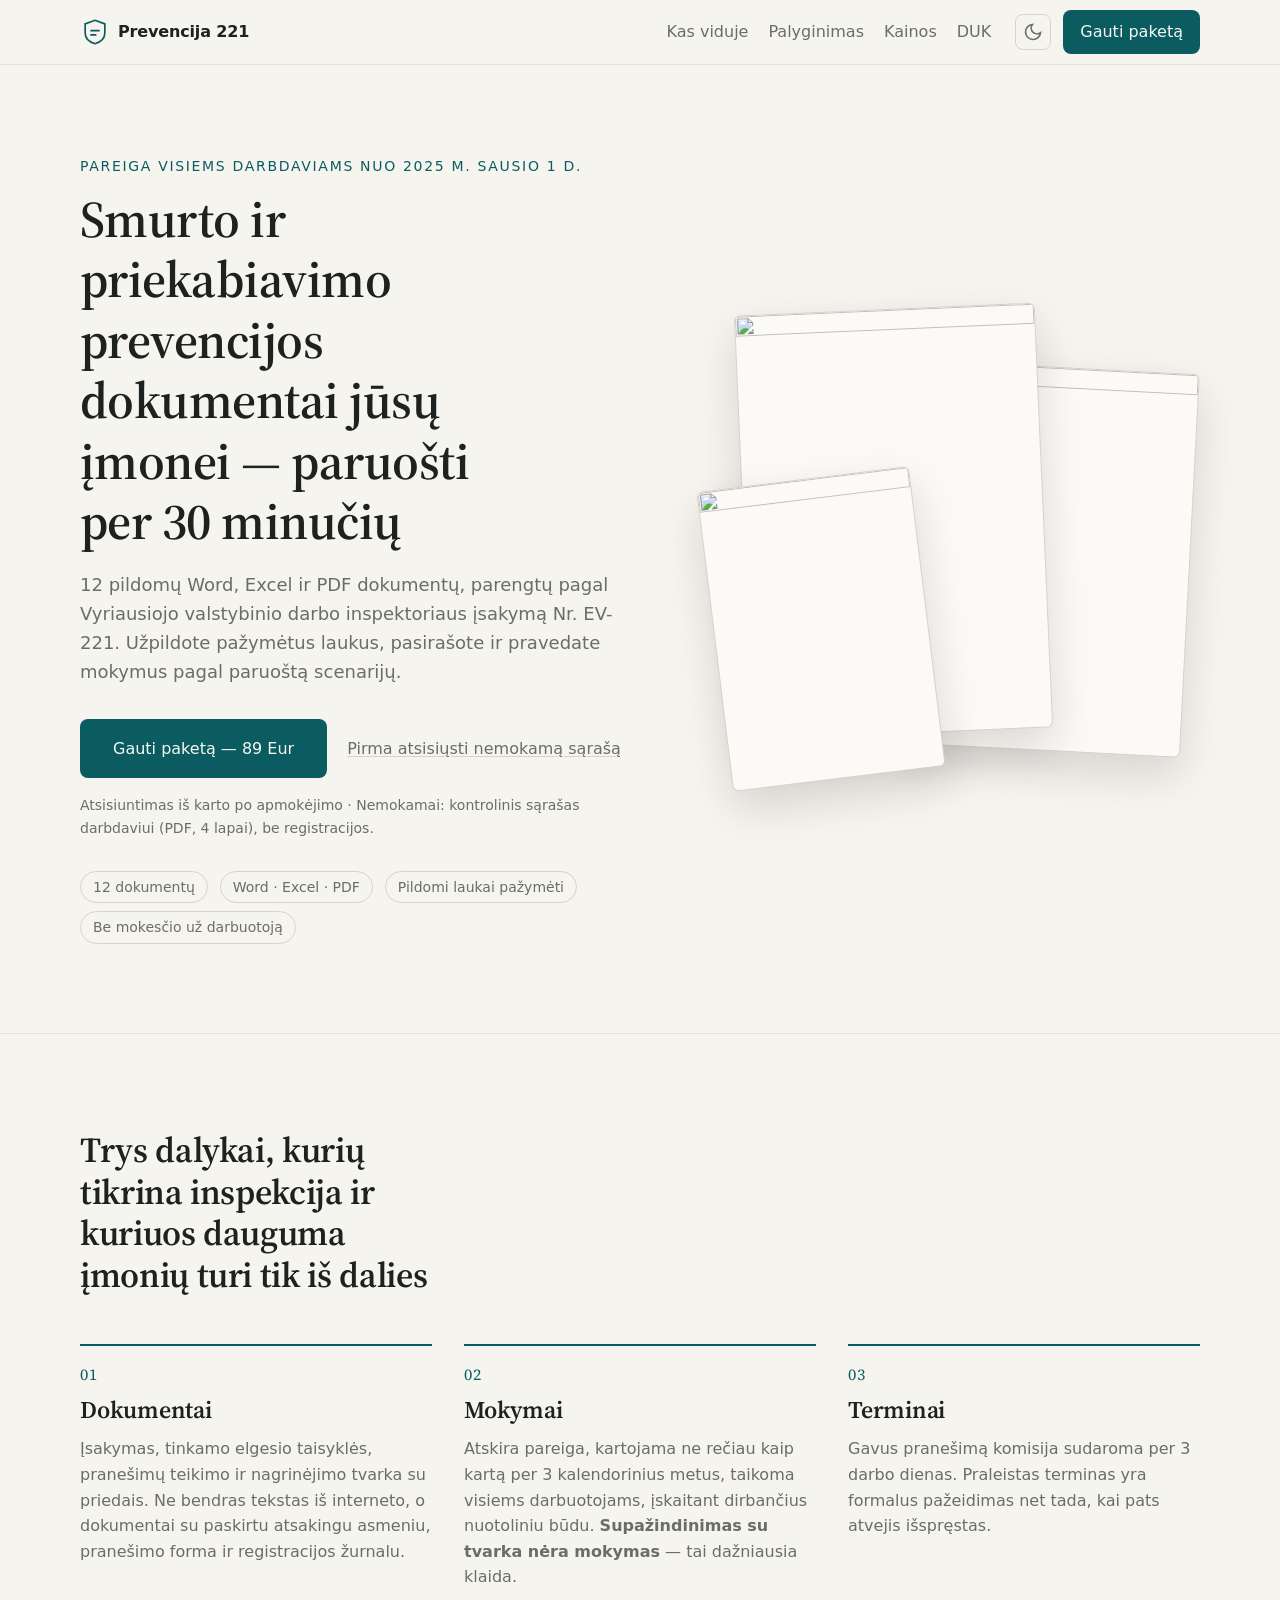
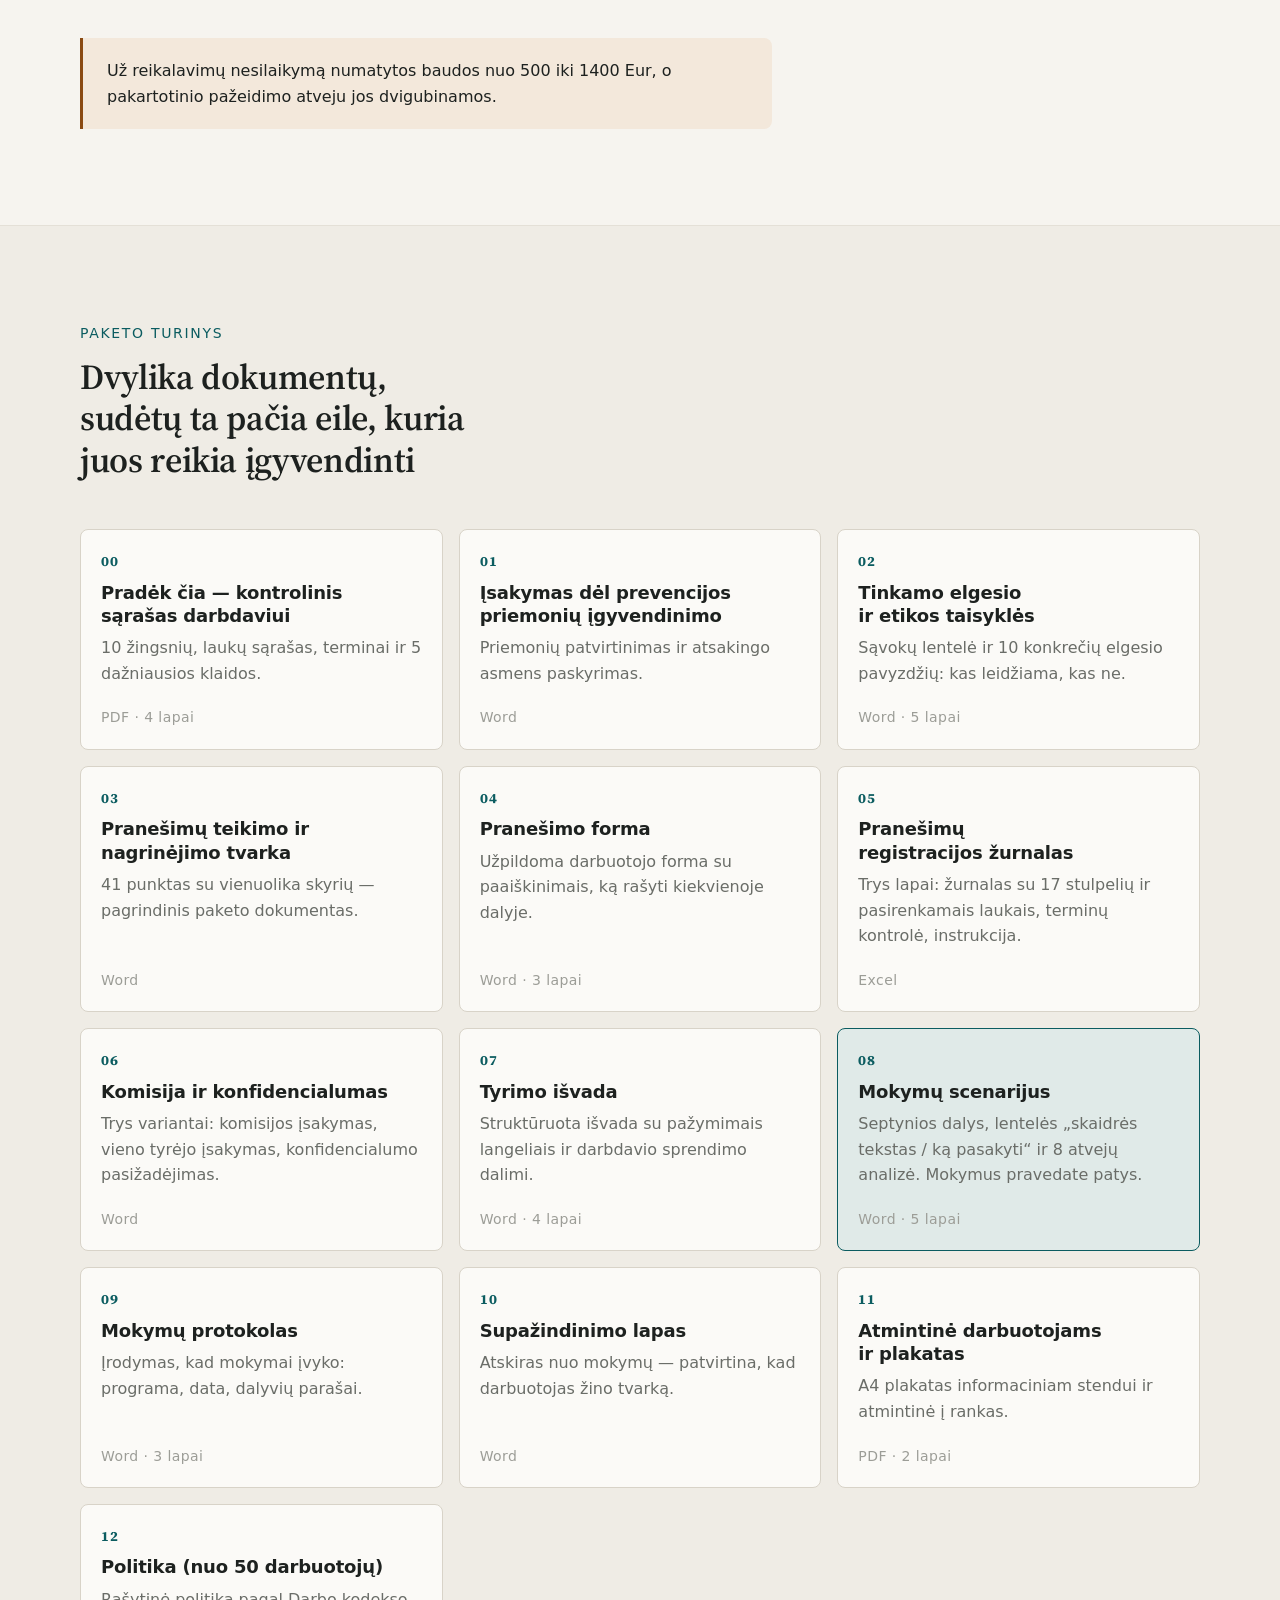
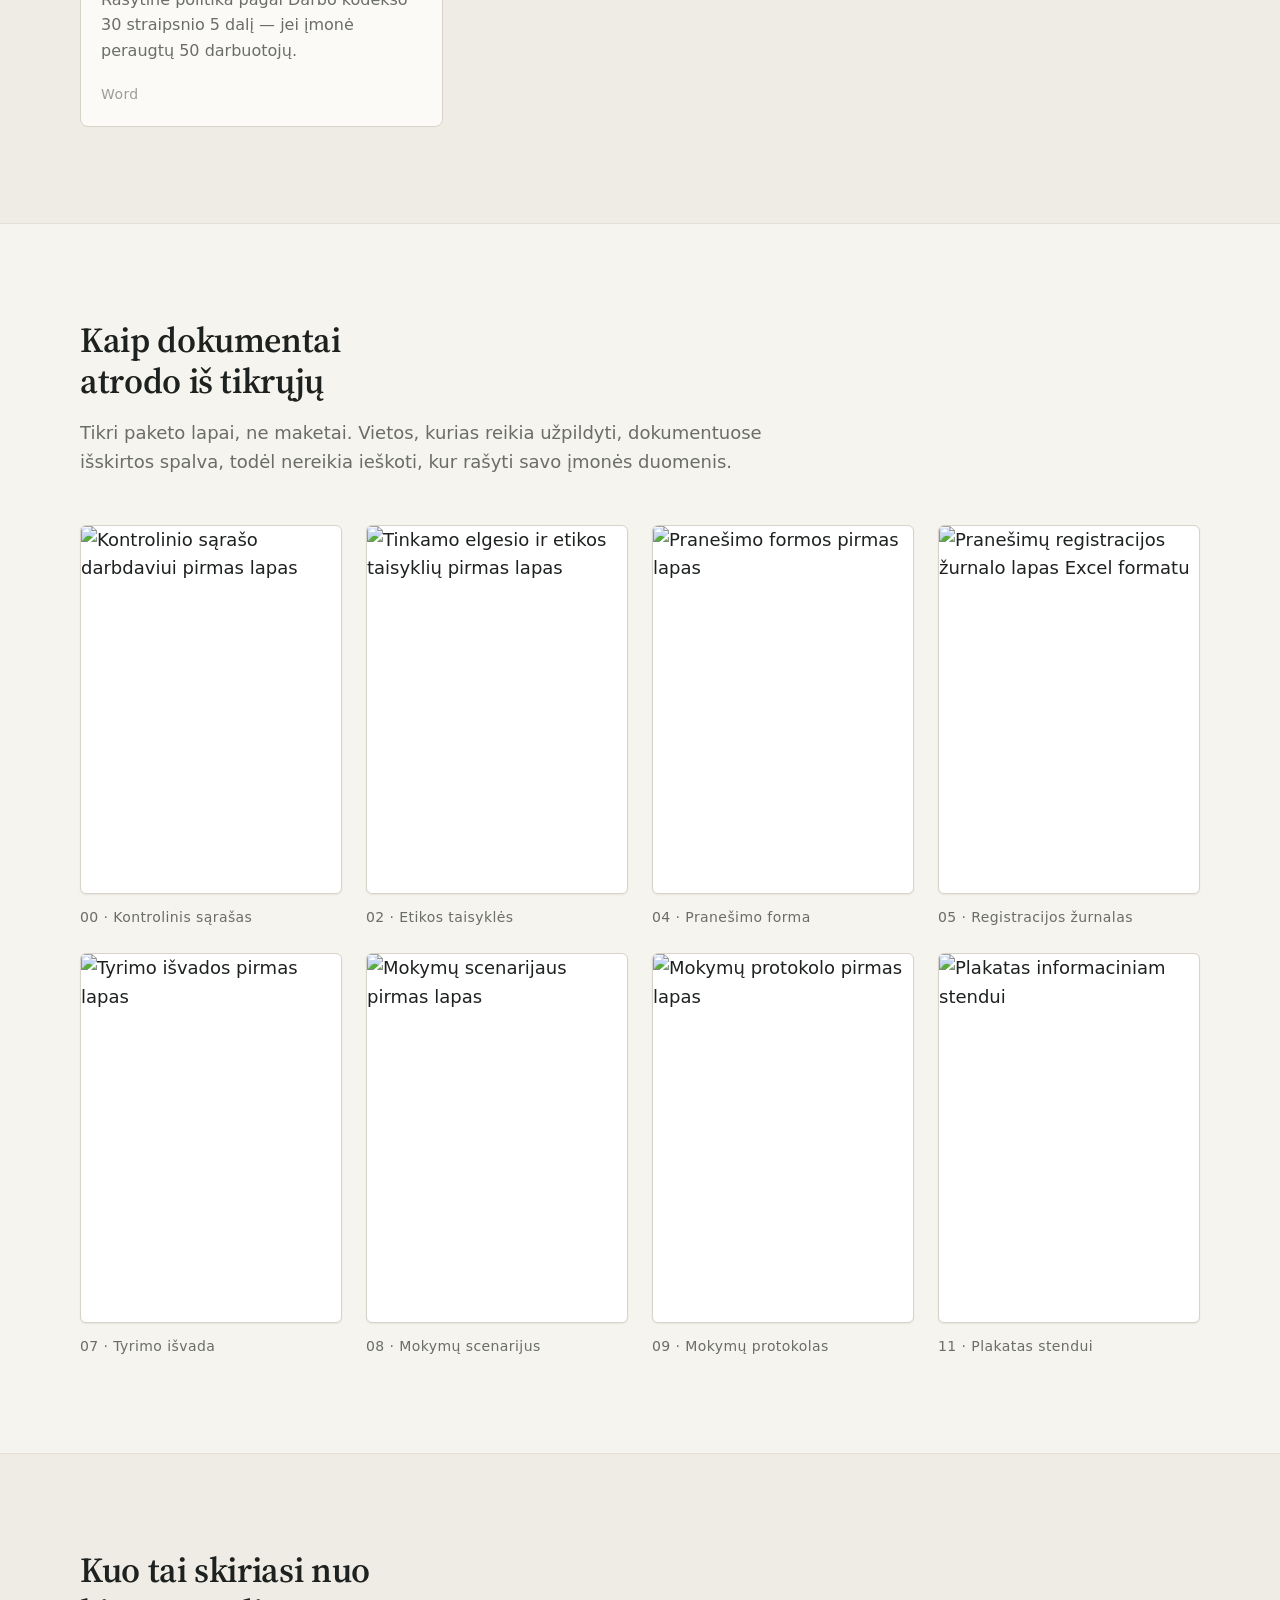
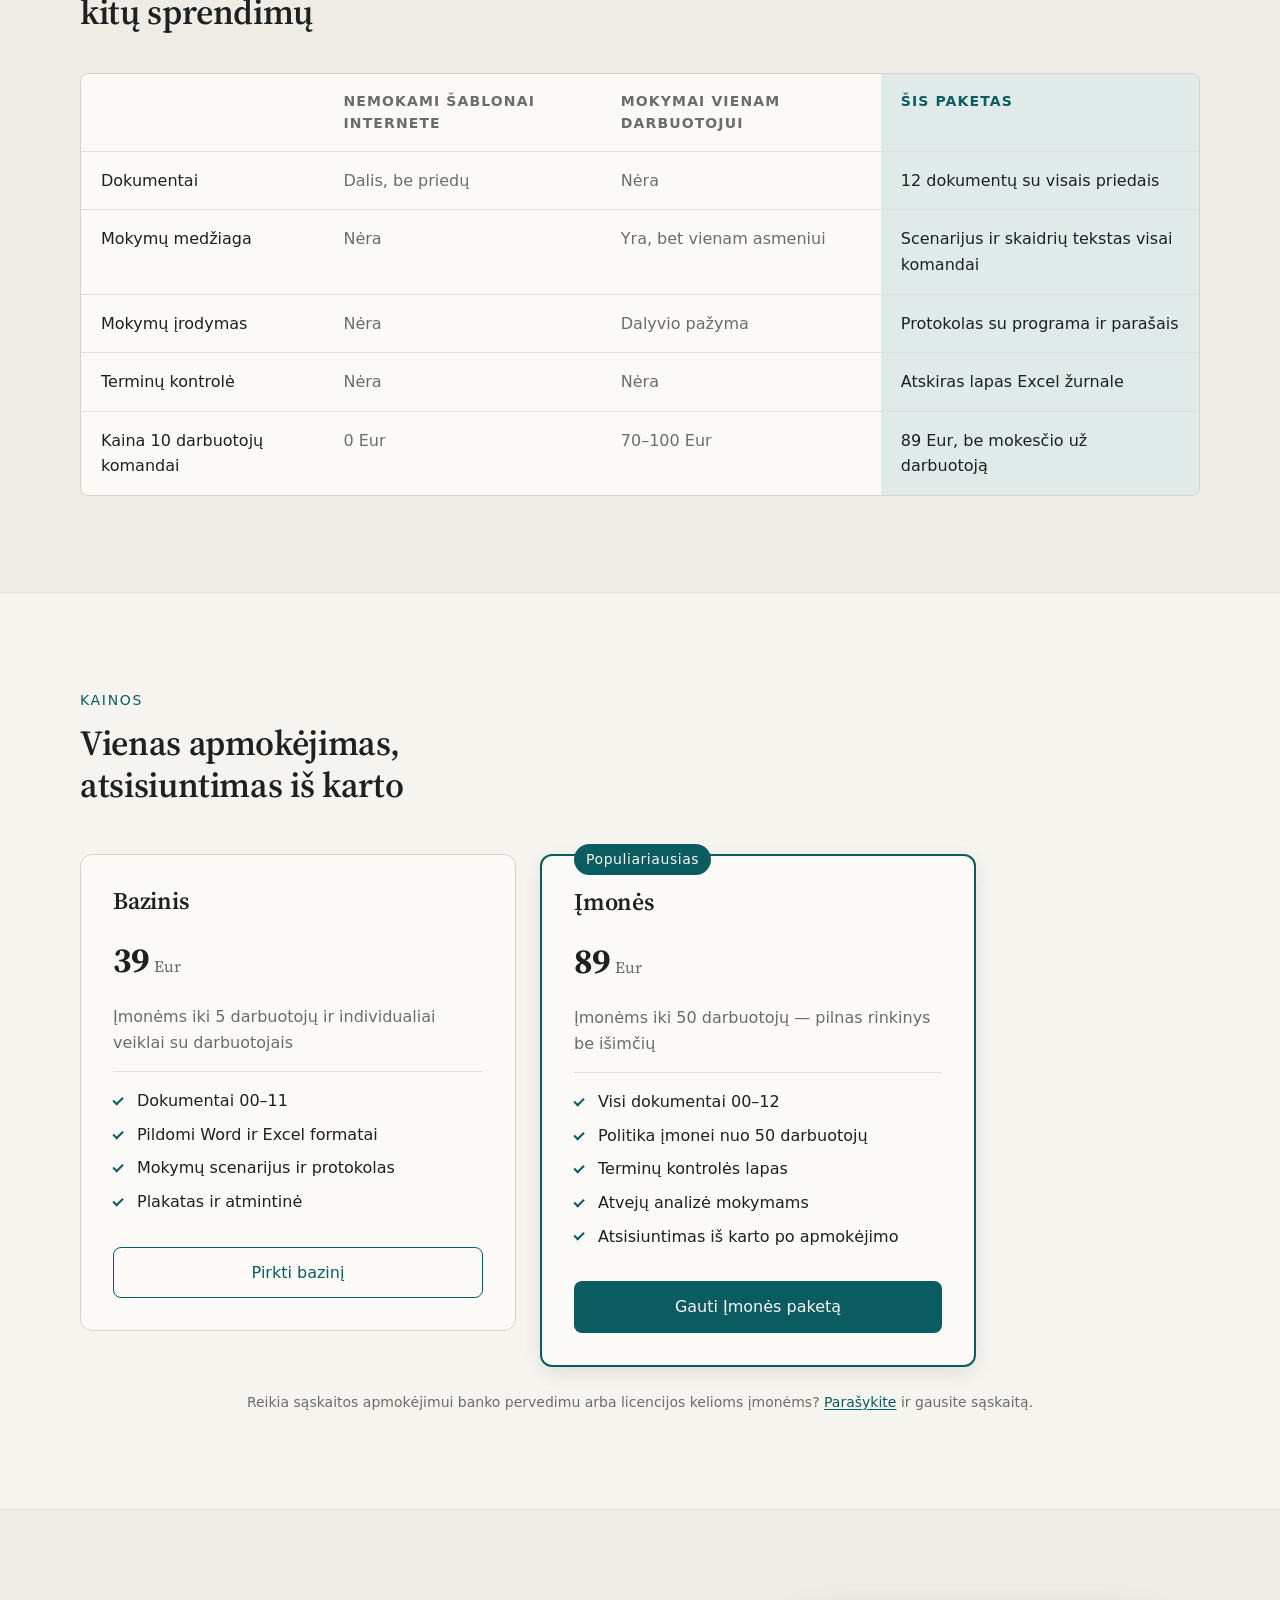
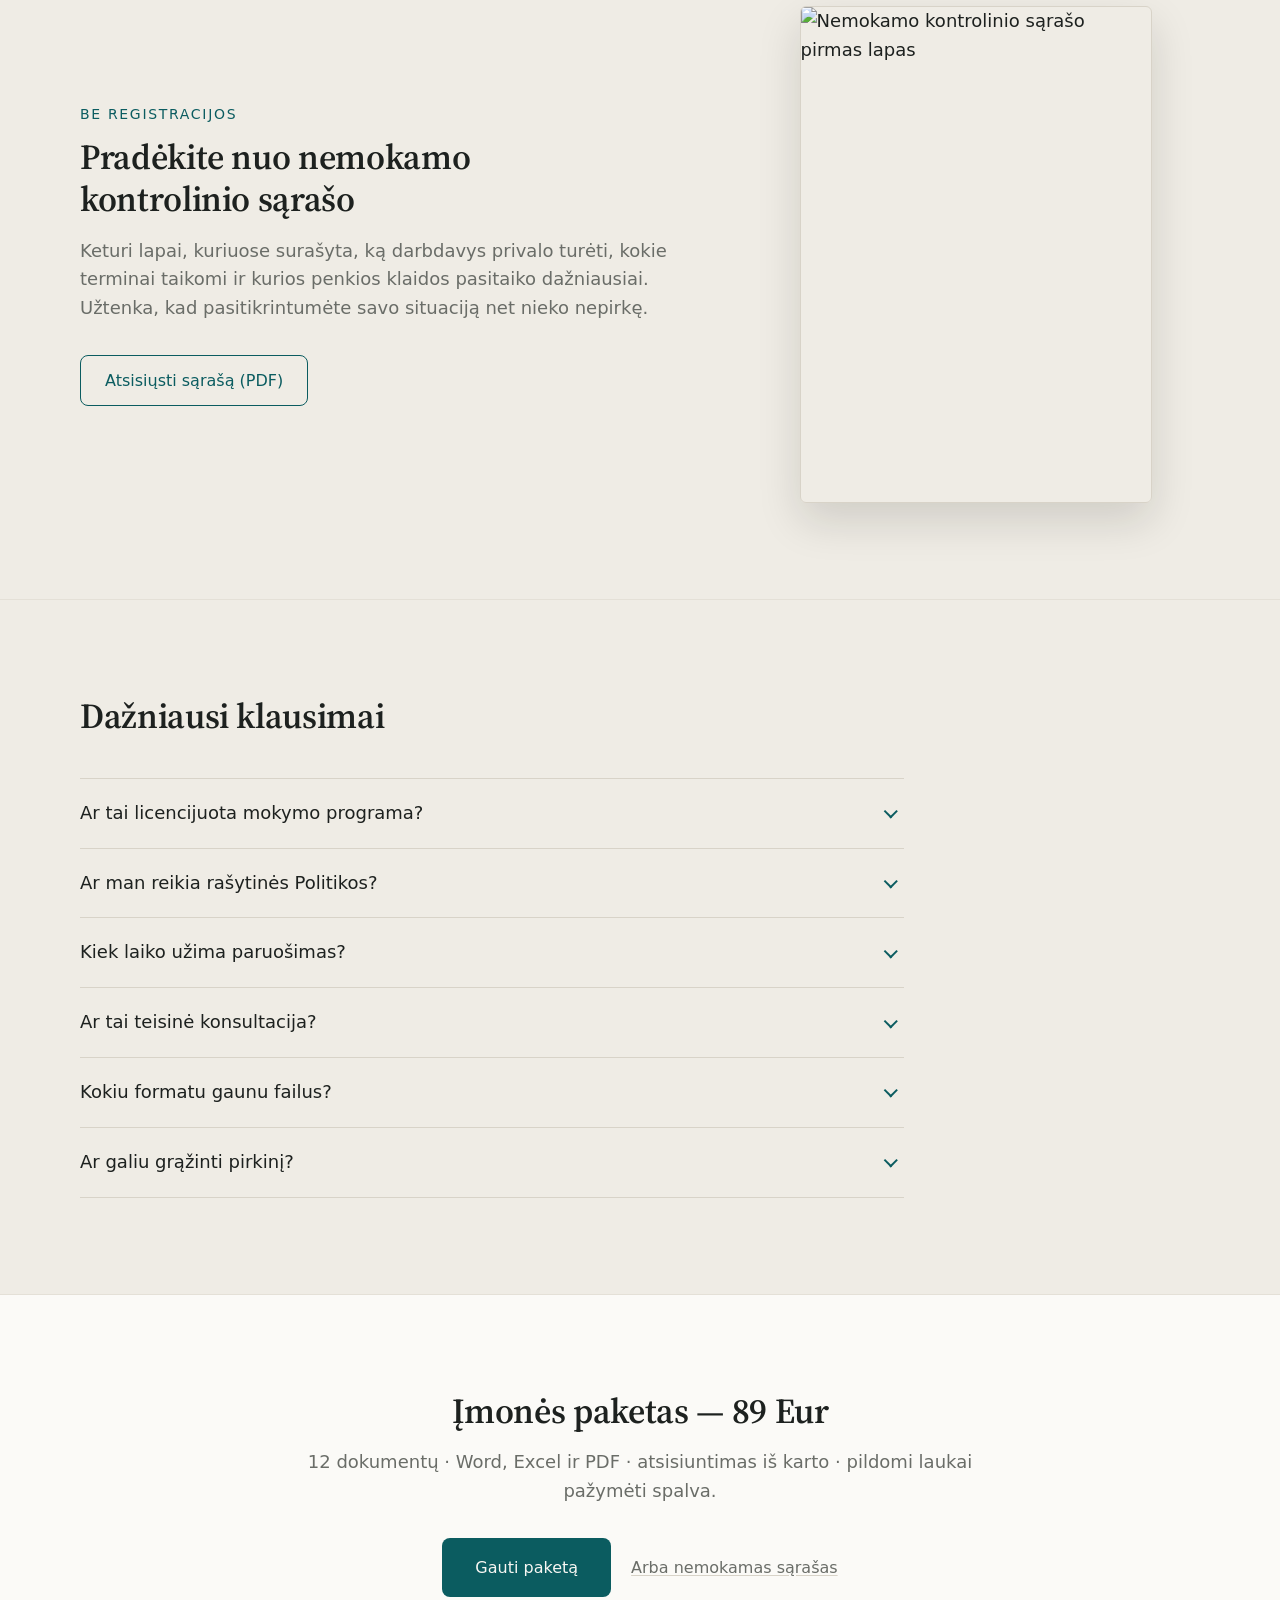
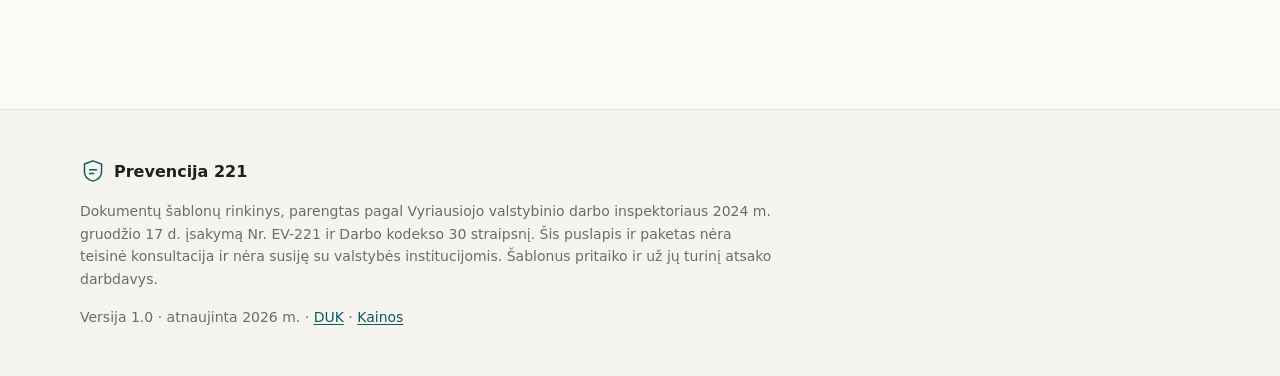
==== index.html @ 81931a35 "Add files via upload" ====
<!doctype html>
<html lang="lt" data-theme="light">
<head>
<meta charset="utf-8">
<meta name="viewport" content="width=device-width, initial-scale=1">
<title>Smurto ir priekabiavimo prevencijos dokumentai įmonei | Prevencija 221</title>
<meta name="description" content="12 pildomų Word, Excel ir PDF dokumentų, parengtų pagal VDI įsakymą Nr. EV-221. Įsakymas, etikos taisyklės, pranešimų tvarka, registracijos žurnalas ir mokymų scenarijus. Atsisiuntimas iš karto.">
<link rel="icon" href="data:image/svg+xml,%3Csvg xmlns='http://www.w3.org/2000/svg' viewBox='0 0 32 32'%3E%3Crect width='32' height='32' rx='6' fill='%230B5C60'/%3E%3Cpath d='M16 6l8 3v8c0 5-3.4 7.8-8 9-4.6-1.2-8-4-8-9V9l8-3z' fill='none' stroke='%23F6F4EF' stroke-width='2'/%3E%3Cpath d='M12 15h8M12 19h5' stroke='%23F6F4EF' stroke-width='2'/%3E%3C/svg%3E">
<link href="https://api.fontshare.com/v2/css?f[]=satoshi@400,500,700&display=swap" rel="stylesheet">
<link rel="preconnect" href="https://fonts.googleapis.com">
<link rel="preconnect" href="https://fonts.gstatic.com" crossorigin>
<link href="https://fonts.googleapis.com/css2?family=Source+Serif+4:opsz,wght@8..60,400;8..60,600;8..60,700&display=swap" rel="stylesheet">
<link rel="stylesheet" href="style.css">
<!-- Payhip mokėjimo langas at(si)daromas ant šio puslapio -->
</head>
<body>

<a class="skip" href="#turinys">Pereiti prie turinio</a>

<header class="site-head">
  <div class="wrap head-in">
    <a class="brand" href="#turinys" aria-label="Prevencija 221 – pradžia">
      <svg class="mark" viewBox="0 0 32 32" width="30" height="30" fill="none" aria-hidden="true">
        <path d="M16 3.5l10.5 3.9v9.4c0 6.2-4.2 9.9-10.5 11.7C9.7 26.7 5.5 23 5.5 16.8V7.4L16 3.5z" stroke="currentColor" stroke-width="1.8"/>
        <path d="M11 14.5h10M11 19h6.5" stroke="currentColor" stroke-width="1.8"/>
      </svg>
      <span class="brand-txt">Prevencija&nbsp;221</span>
    </a>
    <nav class="nav" aria-label="Puslapio skyriai">
      <a href="#viduje">Kas viduje</a>
      <a href="#palyginimas">Palyginimas</a>
      <a href="#kainos">Kainos</a>
      <a href="#duk">DUK</a>
    </nav>
    <div class="head-act">
      <button class="icon-btn" data-theme-toggle aria-label="Perjungti į tamsų režimą">
        <svg width="20" height="20" viewBox="0 0 24 24" fill="none" stroke="currentColor" stroke-width="2"><path d="M21 12.79A9 9 0 1 1 11.21 3 7 7 0 0 0 21 12.79z"/></svg>
      </button>
      <a class="btn btn-sm" href="#kainos">Gauti paketą</a>
    </div>
  </div>
</header>

<main id="turinys">

  <!-- HERO -->
  <section class="hero">
    <div class="wrap hero-in">
      <div class="hero-copy">
        <p class="eyebrow">Pareiga visiems darbdaviams nuo 2025 m. sausio 1 d.</p>
        <h1>Smurto ir priekabiavimo prevencijos dokumentai jūsų įmonei&nbsp;— paruošti per 30 minučių</h1>
        <p class="lede">12 pildomų Word, Excel ir PDF dokumentų, parengtų pagal Vyriausiojo valstybinio darbo inspektoriaus įsakymą Nr.&nbsp;EV-221. Užpildote pažymėtus laukus, pasirašote ir pravedate mokymus pagal paruoštą scenarijų.</p>
        <div class="cta-row">
          <a class="btn btn-lg" href="https://payhip.com/b/EOrSZ" target="_blank" rel="noopener" data-buy="imones">Gauti paketą — 89&nbsp;Eur</a>
          <a class="btn-ghost" href="#nemokamai">Pirma atsisiųsti nemokamą sąrašą</a>
        </div>
        <p class="micro">Atsisiuntimas iš karto po apmokėjimo · Nemokamai: kontrolinis sąrašas darbdaviui (PDF, 4 lapai), be registracijos.</p>
        <ul class="trust">
          <li>12 dokumentų</li>
          <li>Word · Excel · PDF</li>
          <li>Pildomi laukai pažymėti</li>
          <li>Be mokesčio už darbuotoją</li>
        </ul>
      </div>
      <div class="hero-vis" aria-hidden="true">
        <figure class="sheet sheet-a"><img src="img/01_Isakymas-del-prevencijos-priemoniu.jpg" alt="" loading="eager" width="827" height="1170"></figure>
        <figure class="sheet sheet-b"><img src="img/03_Pranesimu-teikimo-ir-nagrinejimo-tvarka.jpg" alt="" loading="eager" width="827" height="1170"></figure>
        <figure class="sheet sheet-c"><img src="img/05_Pranesimu-registracijos-zurnalas.jpg" alt="" loading="lazy" width="827" height="1170"></figure>
      </div>
    </div>
  </section>

  <!-- PROBLEMA -->
  <section class="sec" id="problema">
    <div class="wrap">
      <h2 class="sec-h">Trys dalykai, kurių tikrina inspekcija ir kuriuos dauguma įmonių turi tik iš dalies</h2>
      <ol class="probs">
        <li>
          <span class="num">01</span>
          <h3>Dokumentai</h3>
          <p>Įsakymas, tinkamo elgesio taisyklės, pranešimų teikimo ir nagrinėjimo tvarka su priedais. Ne bendras tekstas iš interneto, o dokumentai su paskirtu atsakingu asmeniu, pranešimo forma ir registracijos žurnalu.</p>
        </li>
        <li>
          <span class="num">02</span>
          <h3>Mokymai</h3>
          <p>Atskira pareiga, kartojama ne rečiau kaip kartą per 3 kalendorinius metus, taikoma visiems darbuotojams, įskaitant dirbančius nuotoliniu būdu. <strong>Supažindinimas su tvarka nėra mokymas</strong> — tai dažniausia klaida.</p>
        </li>
        <li>
          <span class="num">03</span>
          <h3>Terminai</h3>
          <p>Gavus pranešimą komisija sudaroma per 3 darbo dienas. Praleistas terminas yra formalus pažeidimas net tada, kai pats atvejis išspręstas.</p>
        </li>
      </ol>
      <p class="callout">Už reikalavimų nesilaikymą numatytos baudos nuo 500 iki 1400&nbsp;Eur, o pakartotinio pažeidimo atveju jos dvigubinamos.</p>
    </div>
  </section>

  <!-- KAS VIDUJE -->
  <section class="sec sec-alt" id="viduje">
    <div class="wrap">
      <p class="eyebrow">Paketo turinys</p>
      <h2 class="sec-h">Dvylika dokumentų, sudėtų ta pačia eile, kuria juos reikia įgyvendinti</h2>
      <div class="docs">
        <article class="doc"><span class="code">00</span><h3>Pradėk čia — kontrolinis sąrašas darbdaviui</h3><p>10 žingsnių, laukų sąrašas, terminai ir 5 dažniausios klaidos.</p><span class="fmt">PDF · 4 lapai</span></article>
        <article class="doc"><span class="code">01</span><h3>Įsakymas dėl prevencijos priemonių įgyvendinimo</h3><p>Priemonių patvirtinimas ir atsakingo asmens paskyrimas.</p><span class="fmt">Word</span></article>
        <article class="doc"><span class="code">02</span><h3>Tinkamo elgesio ir etikos taisyklės</h3><p>Sąvokų lentelė ir 10 konkrečių elgesio pavyzdžių: kas leidžiama, kas ne.</p><span class="fmt">Word · 5 lapai</span></article>
        <article class="doc"><span class="code">03</span><h3>Pranešimų teikimo ir nagrinėjimo tvarka</h3><p>41 punktas su vienuolika skyrių — pagrindinis paketo dokumentas.</p><span class="fmt">Word</span></article>
        <article class="doc"><span class="code">04</span><h3>Pranešimo forma</h3><p>Užpildoma darbuotojo forma su paaiškinimais, ką rašyti kiekvienoje dalyje.</p><span class="fmt">Word · 3 lapai</span></article>
        <article class="doc"><span class="code">05</span><h3>Pranešimų registracijos žurnalas</h3><p>Trys lapai: žurnalas su 17 stulpelių ir pasirenkamais laukais, terminų kontrolė, instrukcija.</p><span class="fmt">Excel</span></article>
        <article class="doc"><span class="code">06</span><h3>Komisija ir konfidencialumas</h3><p>Trys variantai: komisijos įsakymas, vieno tyrėjo įsakymas, konfidencialumo pasižadėjimas.</p><span class="fmt">Word</span></article>
        <article class="doc"><span class="code">07</span><h3>Tyrimo išvada</h3><p>Struktūruota išvada su pažymimais langeliais ir darbdavio sprendimo dalimi.</p><span class="fmt">Word · 4 lapai</span></article>
        <article class="doc doc-hi"><span class="code">08</span><h3>Mokymų scenarijus</h3><p>Septynios dalys, lentelės „skaidrės tekstas / ką pasakyti“ ir 8 atvejų analizė. Mokymus pravedate patys.</p><span class="fmt">Word · 5 lapai</span></article>
        <article class="doc"><span class="code">09</span><h3>Mokymų protokolas</h3><p>Įrodymas, kad mokymai įvyko: programa, data, dalyvių parašai.</p><span class="fmt">Word · 3 lapai</span></article>
        <article class="doc"><span class="code">10</span><h3>Supažindinimo lapas</h3><p>Atskiras nuo mokymų — patvirtina, kad darbuotojas žino tvarką.</p><span class="fmt">Word</span></article>
        <article class="doc"><span class="code">11</span><h3>Atmintinė darbuotojams ir plakatas</h3><p>A4 plakatas informaciniam stendui ir atmintinė į rankas.</p><span class="fmt">PDF · 2 lapai</span></article>
        <article class="doc"><span class="code">12</span><h3>Politika (nuo 50 darbuotojų)</h3><p>Rašytinė politika pagal Darbo kodekso 30 straipsnio 5 dalį — jei įmonė peraugtų 50 darbuotojų.</p><span class="fmt">Word</span></article>
      </div>
    </div>
  </section>

  <!-- GALERIJA -->
  <section class="sec" id="galerija">
    <div class="wrap">
      <h2 class="sec-h">Kaip dokumentai atrodo iš tikrųjų</h2>
      <p class="sec-lede">Tikri paketo lapai, ne maketai. Vietos, kurias reikia užpildyti, dokumentuose išskirtos spalva, todėl nereikia ieškoti, kur rašyti savo įmonės duomenis.</p>
      <div class="gal">
        <figure><img src="img/00_PRADEK-CIA_kontrolinis-sarasas.jpg" alt="Kontrolinio sąrašo darbdaviui pirmas lapas" loading="lazy" width="827" height="1170"><figcaption>00 · Kontrolinis sąrašas</figcaption></figure>
        <figure><img src="img/02_Tinkamo-elgesio-ir-etikos-taisykles.jpg" alt="Tinkamo elgesio ir etikos taisyklių pirmas lapas" loading="lazy" width="827" height="1170"><figcaption>02 · Etikos taisyklės</figcaption></figure>
        <figure><img src="img/04_Pranesimo-forma.jpg" alt="Pranešimo formos pirmas lapas" loading="lazy" width="827" height="1170"><figcaption>04 · Pranešimo forma</figcaption></figure>
        <figure><img src="img/05_Pranesimu-registracijos-zurnalas.jpg" alt="Pranešimų registracijos žurnalo lapas Excel formatu" loading="lazy" width="827" height="1170"><figcaption>05 · Registracijos žurnalas</figcaption></figure>
        <figure><img src="img/07_Tyrimo-isvada.jpg" alt="Tyrimo išvados pirmas lapas" loading="lazy" width="827" height="1170"><figcaption>07 · Tyrimo išvada</figcaption></figure>
        <figure><img src="img/08_Mokymu-scenarijus.jpg" alt="Mokymų scenarijaus pirmas lapas" loading="lazy" width="827" height="1170"><figcaption>08 · Mokymų scenarijus</figcaption></figure>
        <figure><img src="img/09_Mokymu-protokolas.jpg" alt="Mokymų protokolo pirmas lapas" loading="lazy" width="827" height="1170"><figcaption>09 · Mokymų protokolas</figcaption></figure>
        <figure><img src="img/11_Atmintine-ir-plakatas.jpg" alt="Plakatas informaciniam stendui" loading="lazy" width="827" height="1170"><figcaption>11 · Plakatas stendui</figcaption></figure>
      </div>
    </div>
  </section>

  <!-- PALYGINIMAS -->
  <section class="sec sec-alt" id="palyginimas">
    <div class="wrap">
      <h2 class="sec-h">Kuo tai skiriasi nuo kitų sprendimų</h2>
      <div class="tbl-wrap">
        <table class="cmp">
          <caption class="sr">Paketo palyginimas su nemokamais šablonais ir mokymais vienam darbuotojui</caption>
          <thead>
            <tr>
              <th scope="col">&nbsp;</th>
              <th scope="col">Nemokami šablonai internete</th>
              <th scope="col">Mokymai vienam darbuotojui</th>
              <th scope="col" class="hi">Šis paketas</th>
            </tr>
          </thead>
          <tbody>
            <tr><th scope="row">Dokumentai</th><td>Dalis, be priedų</td><td>Nėra</td><td class="hi">12 dokumentų su visais priedais</td></tr>
            <tr><th scope="row">Mokymų medžiaga</th><td>Nėra</td><td>Yra, bet vienam asmeniui</td><td class="hi">Scenarijus ir skaidrių tekstas visai komandai</td></tr>
            <tr><th scope="row">Mokymų įrodymas</th><td>Nėra</td><td>Dalyvio pažyma</td><td class="hi">Protokolas su programa ir parašais</td></tr>
            <tr><th scope="row">Terminų kontrolė</th><td>Nėra</td><td>Nėra</td><td class="hi">Atskiras lapas Excel žurnale</td></tr>
            <tr><th scope="row">Kaina 10 darbuotojų komandai</th><td>0 Eur</td><td>70–100 Eur</td><td class="hi">89 Eur, be mokesčio už darbuotoją</td></tr>
          </tbody>
        </table>
      </div>
      <p class="micro scroll-hint">Lentelę galima stumti į šoną.</p>
    </div>
  </section>

  <!-- KAINOS -->
  <section class="sec" id="kainos">
    <div class="wrap">
      <p class="eyebrow">Kainos</p>
      <h2 class="sec-h">Vienas apmokėjimas, atsisiuntimas iš karto</h2>
      <div class="plans">
        <article class="plan">
          <h3>Bazinis</h3>
          <p class="price"><span>39</span> Eur</p>
          <p class="plan-for">Įmonėms iki 5 darbuotojų ir individualiai veiklai su darbuotojais</p>
          <ul class="ticks">
            <li>Dokumentai 00–11</li>
            <li>Pildomi Word ir Excel formatai</li>
            <li>Mokymų scenarijus ir protokolas</li>
            <li>Plakatas ir atmintinė</li>
          </ul>
          <a class="btn btn-outline" href="https://payhip.com/b/sjzaV" target="_blank" rel="noopener" data-buy="bazinis">Pirkti bazinį</a>
        </article>
        <article class="plan plan-main">
          <span class="badge">Populiariausias</span>
          <h3>Įmonės</h3>
          <p class="price"><span>89</span> Eur</p>
          <p class="plan-for">Įmonėms iki 50 darbuotojų — pilnas rinkinys be išimčių</p>
          <ul class="ticks">
            <li>Visi dokumentai 00–12</li>
            <li>Politika įmonei nuo 50 darbuotojų</li>
            <li>Terminų kontrolės lapas</li>
            <li>Atvejų analizė mokymams</li>
            <li>Atsisiuntimas iš karto po apmokėjimo</li>
          </ul>
          <a class="btn" href="https://payhip.com/b/EOrSZ" target="_blank" rel="noopener" data-buy="imones">Gauti Įmonės paketą</a>
        </article>
      </div>
      <p class="micro center">Reikia sąskaitos apmokėjimui banko pervedimu arba licencijos kelioms įmonėms? <a href="#kontaktas">Parašykite</a> ir gausite sąskaitą.</p>
    </div>
  </section>

  <!-- NEMOKAMAI -->
  <section class="sec free" id="nemokamai">
    <div class="wrap free-in">
      <div>
        <p class="eyebrow">Be registracijos</p>
        <h2 class="sec-h">Pradėkite nuo nemokamo kontrolinio sąrašo</h2>
        <p class="sec-lede">Keturi lapai, kuriuose surašyta, ką darbdavys privalo turėti, kokie terminai taikomi ir kurios penkios klaidos pasitaiko dažniausiai. Užtenka, kad pasitikrintumėte savo situaciją net nieko nepirkę.</p>
        <a class="btn btn-outline" href="https://payhip.com/b/OAJkd" target="_blank" rel="noopener" data-buy="nemokamas">Atsisiųsti sąrašą (PDF)</a>
      </div>
      <figure class="free-vis"><img src="img/00_PRADEK-CIA_kontrolinis-sarasas.jpg" alt="Nemokamo kontrolinio sąrašo pirmas lapas" loading="lazy" width="827" height="1170"></figure>
    </div>
  </section>

  <!-- DUK -->
  <section class="sec sec-alt" id="duk">
    <div class="wrap">
      <h2 class="sec-h">Dažniausi klausimai</h2>
      <div class="faq">
        <details>
          <summary>Ar tai licencijuota mokymo programa?</summary>
          <p>Ne, ir jos nereikia. Aprašas nenustato kvalifikacijos, licencijos ar akreditacijos reikalavimų mokymus vedančiam asmeniui, o mokymus leidžiama organizuoti vidiniais žmogiškaisiais ištekliais. Darbo inspekcija taip pat pažymi, kad Darbo kodeksas nenumato šių mokymų atlikimo būdo ir formos. Paketas neteikia valstybės pripažintų pažymėjimų — jų šiai pareigai ir nereikia.</p>
        </details>
        <details>
          <summary>Ar man reikia rašytinės Politikos?</summary>
          <p>Rašytinė politika privaloma tik darbdaviui, kurio vidutinis darbuotojų skaičius didesnis kaip penkiasdešimt. Mažesnėms įmonėms pakanka pranešimų teikimo ir nagrinėjimo tvarkos. Politika vis tiek įtraukta į Įmonės paketą — jei įmonė peraugtų šią ribą, dokumento nereikės pirkti iš naujo.</p>
        </details>
        <details>
          <summary>Kiek laiko užima paruošimas?</summary>
          <p>Apie 30 minučių dokumentams: pagal kontrolinį sąrašą užpildote įmonės duomenis, atsakingą asmenį ir pranešimų kanalą, atsispausdinate ir pasirašote. Mokymams pagal 08 scenarijų atskirai skirkite 45–60 minučių su komanda.</p>
        </details>
        <details>
          <summary>Ar tai teisinė konsultacija?</summary>
          <p>Ne. Tai šablonų rinkinys, kurį pritaikote savo įmonei. Individualiais atvejais, ypač tiriant konkretų pranešimą, kreipkitės į teisininką.</p>
        </details>
        <details>
          <summary>Kokiu formatu gaunu failus?</summary>
          <p>Vienas ZIP archyvas: dokumentai Word (.docx), registracijos žurnalas Excel (.xlsx), kontrolinis sąrašas ir plakatas PDF. Failai atsidaro ir su Google Docs bei LibreOffice.</p>
        </details>
        <details>
          <summary>Ar galiu grąžinti pirkinį?</summary>
          <p>Prieš atsisiuntimą prašome patvirtinti, kad turinys pateikiamas nedelsiant ir kad tokiu atveju netaikoma 14 dienų atsisakymo teisė — tokia yra skaitmeninio turinio tvarka. Jei failas neatsidaro arba archyvas sugadintas, parašykite ir išsiųsime iš naujo arba grąžinsime pinigus.</p>
        </details>
      </div>
    </div>
  </section>

  <!-- FINAL CTA -->
  <section class="sec final" id="kontaktas">
    <div class="wrap wrap-narrow center">
      <h2 class="sec-h">Įmonės paketas — 89 Eur</h2>
      <p class="sec-lede">12 dokumentų · Word, Excel ir PDF · atsisiuntimas iš karto · pildomi laukai pažymėti spalva.</p>
      <div class="cta-row center-row">
        <a class="btn btn-lg" href="https://payhip.com/b/EOrSZ" target="_blank" rel="noopener" data-buy="imones">Gauti paketą</a>
        <a class="btn-ghost" href="https://payhip.com/b/OAJkd" target="_blank" rel="noopener" data-buy="nemokamas">Arba nemokamas sąrašas</a>
      </div>
    </div>
  </section>

</main>

<footer class="site-foot">
  <div class="wrap foot-in">
    <div class="foot-brand">
      <svg class="mark" viewBox="0 0 32 32" width="26" height="26" fill="none" aria-hidden="true">
        <path d="M16 3.5l10.5 3.9v9.4c0 6.2-4.2 9.9-10.5 11.7C9.7 26.7 5.5 23 5.5 16.8V7.4L16 3.5z" stroke="currentColor" stroke-width="1.8"/>
        <path d="M11 14.5h10M11 19h6.5" stroke="currentColor" stroke-width="1.8"/>
      </svg>
      <span>Prevencija 221</span>
    </div>
    <p class="disclaimer">Dokumentų šablonų rinkinys, parengtas pagal Vyriausiojo valstybinio darbo inspektoriaus 2024 m. gruodžio 17 d. įsakymą Nr. EV-221 ir Darbo kodekso 30 straipsnį. Šis puslapis ir paketas nėra teisinė konsultacija ir nėra susiję su valstybės institucijomis. Šablonus pritaiko ir už jų turinį atsako darbdavys.</p>
    <p class="foot-meta">Versija 1.0 · atnaujinta 2026 m. · <a href="#duk">DUK</a> · <a href="#kainos">Kainos</a></p>
  </div>
</footer>

<script src="app-v2.js?v=2"></script>
<script data-pplx-inline-edit>
(function () {
  if (window === window.top) return;

  const allowedParentOrigins = ["https://www.perplexity.ai","https://perplexity.ai","https://testing.perplexity.ai","https://staging.perplexity.ai","https://*.preview.i.perplexity.ai","http://perplexity.localhost","http://localhost:1420","http://127.0.0.1:1420","http://localhost:3000","http://127.0.0.1:3000","http://localhost:5173","http://127.0.0.1:5173"];
  const MAX_FONT_BYTES = 500 * 1024;
  const MAX_TOTAL_FONT_BYTES = 2 * 1024 * 1024;
  let scrollForwarding = false;
  let scrollRaf = 0;
  let trustedTopOrigin = null;

  // Allow entries like "https://*.preview.i.perplexity.ai" — the wildcard
  // matches a single DNS label (no dots), so "https://*.foo" cannot stretch
  // across multiple labels.
  function matchesAllowedOrigin(origin) {
    if (!origin) return false;
    for (const entry of allowedParentOrigins) {
      if (!entry.includes("*")) {
        if (entry === origin) return true;
        continue;
      }
      const pattern = new RegExp(
        "^" +
          entry.replace(/[.+?^${}()|[\]\\]/g, "\\$&").replace(/\*/g, "[^.]+") +
          "$",
      );
      if (pattern.test(origin)) return true;
    }
    return false;
  }

  // Trust decision: when the sender is same-origin-visible (event.origin is a
  // real origin like https://www.perplexity.ai) we trust event.origin directly.
  // When event.origin is "null" (opaque broker srcdoc), we fall back to the
  // broker's stamped `parentOrigin` to identify the top window. The fallback
  // is claim-only — we rely on the browser's native `targetOrigin` enforcement
  // on the response path (see postToTrustedTop) to ensure replies can't be
  // delivered to anyone but the actual top window of that claimed origin.
  function getTrustedParentOrigin(event) {
    const forwardedParentOrigin =
      typeof event.data.parentOrigin === "string" ? event.data.parentOrigin : null;
    const parentOrigin = event.origin === "null" ? forwardedParentOrigin : event.origin;
    return matchesAllowedOrigin(parentOrigin) ? parentOrigin : null;
  }

  // All responses go to window.top with targetOrigin = the allowlisted origin.
  // An attacker that iframes us inside their own null-origin broker can claim
  // any parentOrigin they like, but the browser will drop the reply whenever
  // the real top's origin doesn't match — so the screenshot never leaves.
  function postToTrustedTop(message) {
    if (!trustedTopOrigin) return;
    try {
      window.top.postMessage(message, trustedTopOrigin);
    } catch (_error) {}
  }

  function inlineAll(original, clone) {
    if (original.nodeType !== 1 || clone.nodeType !== 1) return;

    try {
      const computedStyle = getComputedStyle(original);
      // cssText on a computed style is the serialized declaration in modern
      // Chromium/Safari — a single read beats enumerating ~400 longhand
      // properties. Firefox returns "" here, so we fall back on empty.
      const serialized = computedStyle.cssText;
      if (serialized) {
        clone.style.cssText = serialized;
      } else {
        const parts = new Array(computedStyle.length);
        for (let index = 0; index < computedStyle.length; index += 1) {
          const property = computedStyle[index];
          parts[index] = `${property}:${computedStyle.getPropertyValue(property)};`;
        }
        clone.style.cssText = parts.join("");
      }
    } catch (_error) {}

    const originalChildren = original.children;
    const clonedChildren = clone.children;
    for (
      let index = 0;
      index < originalChildren.length && index < clonedChildren.length;
      index += 1
    ) {
      inlineAll(originalChildren[index], clonedChildren[index]);
    }
  }

  function extractFontUrl(srcValue) {
    const matches = [
      ...srcValue.matchAll(
        /url\(["']?([^"')]+)["']?\)(?:\s*format\(["']?([^"')]+)["']?\))?/gi,
      ),
    ];
    if (matches.length === 0) return null;
    const woff2 = matches.find((m) => m[2] && m[2].toLowerCase().includes("woff2"));
    if (woff2) return woff2[1];
    const woff = matches.find((m) => m[2] && m[2].toLowerCase().includes("woff"));
    if (woff) return woff[1];
    return matches[0][1];
  }

  // Cache resolved font URL -> data URI across captures. Fonts on a page
  // essentially never change, and a batch run emits multiple captures back to
  // back — without this we'd refetch + re-base64 every time.
  const fontDataUriCache = new Map();
  const SRC_DECLARATION_RE = /src\s*:\s*[^;}]+/i;

  async function fetchAsDataUri(url) {
    if (fontDataUriCache.has(url)) return fontDataUriCache.get(url);
    let dataUri = null;
    try {
      const response = await fetch(url, { mode: "cors", credentials: "omit" });
      if (response.ok) {
        const blob = await response.blob();
        if (blob.size <= MAX_FONT_BYTES) {
          dataUri = await new Promise((resolve) => {
            const reader = new FileReader();
            reader.onloadend = () =>
              resolve(typeof reader.result === "string" ? reader.result : null);
            reader.onerror = () => resolve(null);
            reader.readAsDataURL(blob);
          });
        }
      }
    } catch (_error) {
      dataUri = null;
    }
    fontDataUriCache.set(url, dataUri);
    return dataUri;
  }

  function collectFontFaceRuleTexts() {
    const rules = [];
    for (const sheet of document.styleSheets) {
      let cssRules;
      try {
        cssRules = sheet.cssRules;
      } catch (_error) {
        continue;
      }
      if (!cssRules) continue;
      for (const rule of cssRules) {
        const cssText = rule.cssText || "";
        if (cssText.startsWith("@font-face")) rules.push(cssText);
      }
    }
    return rules;
  }

  async function buildInlinedFontCss() {
    const ruleTexts = collectFontFaceRuleTexts();
    if (ruleTexts.length === 0) return null;

    const resolved = ruleTexts.map((cssText) => {
      if (!SRC_DECLARATION_RE.test(cssText)) return null;
      const srcMatch = cssText.match(/src\s*:\s*([^;}]+)[;}]/i);
      if (!srcMatch) return null;
      const url = extractFontUrl(srcMatch[1]);
      if (!url) return null;
      try {
        return { cssText, url: new URL(url, document.baseURI).href };
      } catch (_error) {
        return null;
      }
    });

    const dataUris = await Promise.all(
      resolved.map((entry) => (entry ? fetchAsDataUri(entry.url) : Promise.resolve(null))),
    );

    const inlined = [];
    let totalBytes = 0;
    for (let index = 0; index < resolved.length; index += 1) {
      const entry = resolved[index];
      const dataUri = dataUris[index];
      if (!entry || !dataUri) continue;
      const approxBytes = dataUri.length * 0.75;
      if (totalBytes + approxBytes > MAX_TOTAL_FONT_BYTES) break;
      totalBytes += approxBytes;
      inlined.push(entry.cssText.replace(SRC_DECLARATION_RE, `src: url("${dataUri}")`));
    }
    return inlined.length > 0 ? inlined.join("\n") : null;
  }

  function stripExternal(clone) {
    const images = clone.querySelectorAll("img");
    for (let index = 0; index < images.length; index += 1) {
      const src = images[index].getAttribute("src");
      if (src && !src.startsWith("data:")) images[index].removeAttribute("src");
    }

    const elements = clone.querySelectorAll("*");
    for (let index = 0; index < elements.length; index += 1) {
      const style = elements[index].style.cssText;
      if (style && style.includes("url(")) {
        elements[index].style.cssText = style.replace(
          /url\(["']?(?!data:)[^)"']*["']?\)/gi,
          "none",
        );
      }
    }
  }

  function emitScroll() {
    scrollRaf = 0;
    if (!scrollForwarding) return;
    postToTrustedTop({
      type: "INLINE_EDIT_SCROLL",
      scrollX: window.scrollX,
      scrollY: window.scrollY,
    });
  }

  window.addEventListener(
    "scroll",
    function () {
      if (!scrollForwarding || scrollRaf) return;
      scrollRaf = requestAnimationFrame(emitScroll);
    },
    { passive: true, capture: true },
  );

  async function handleCaptureRequest(event) {
    const requestId = event.data.requestId;
    const scrollX = window.scrollX;
    const scrollY = window.scrollY;
    const width = window.innerWidth;
    const height = window.innerHeight;

    function postResult(dataUrl) {
      postToTrustedTop({
        type: "INLINE_EDIT_SCREENSHOT_RESULT",
        requestId,
        dataUrl,
        scrollX,
        scrollY,
      });
    }

    try {
      // Wait for any pending web fonts to resolve so both inline metrics and
      // the @font-face inlining below see the same loaded faces.
      if (document.fonts && document.fonts.ready) {
        try {
          await document.fonts.ready;
        } catch (_error) {}
      }

      const clone = document.documentElement.cloneNode(true);
      inlineAll(document.documentElement, clone);

      const removedNodes = clone.querySelectorAll("script,link[rel=\"stylesheet\"],style");
      for (let index = 0; index < removedNodes.length; index += 1) {
        removedNodes[index].remove();
      }

      stripExternal(clone);

      // Re-embed web fonts as data-URI @font-face rules so the SVG rasterizer
      // can resolve them — external font URLs aren't fetched during
      // foreignObject rendering, which would otherwise force a fallback face
      // and change text metrics.
      const inlinedFontCss = await buildInlinedFontCss();
      if (inlinedFontCss) {
        const styleEl = document.createElement("style");
        styleEl.textContent = inlinedFontCss;
        const head = clone.querySelector("head");
        if (head) head.appendChild(styleEl);
        else clone.insertBefore(styleEl, clone.firstChild);
      }

      const html = new XMLSerializer().serializeToString(clone);
      const svg =
        `<svg xmlns="http://www.w3.org/2000/svg" width="${width}" height="${height}">` +
        '<foreignObject width="100%" height="100%">' +
        `<div xmlns="http://www.w3.org/1999/xhtml" style="width:${width}px;height:${height}px;overflow:hidden">` +
        `<div style="position:relative;left:-${scrollX}px;top:-${scrollY}px">` +
        html +
        "</div></div></foreignObject></svg>";
      const svgUrl = `data:image/svg+xml;charset=utf-8,${encodeURIComponent(svg)}`;
      const image = new Image();
      image.onload = function () {
        const canvas = document.createElement("canvas");
        canvas.width = width;
        canvas.height = height;
        canvas.getContext("2d").drawImage(image, 0, 0);
        postResult(canvas.toDataURL("image/png"));
      };
      image.onerror = function () {
        postResult(null);
      };
      image.src = svgUrl;
    } catch (_error) {
      postResult(null);
    }
  }

  window.addEventListener("message", function (event) {
    if (!event.data) return;
    // Only accept messages from the direct parent frame. Blocks sibling /
    // unrelated-window postMessage senders that could otherwise reach us.
    if (event.source !== window.parent) return;

    const trustedParentOrigin = getTrustedParentOrigin(event);
    if (!trustedParentOrigin) return;
    trustedTopOrigin = trustedParentOrigin;

    if (event.data.type === "INLINE_EDIT_SCROLL_START") {
      scrollForwarding = true;
      emitScroll();
      return;
    }

    if (event.data.type === "INLINE_EDIT_SCROLL_STOP") {
      scrollForwarding = false;
      if (scrollRaf) cancelAnimationFrame(scrollRaf);
      scrollRaf = 0;
      return;
    }

    if (event.data.type !== "INLINE_EDIT_CAPTURE_REQUEST") return;

    handleCaptureRequest(event);
  });
})();


</script></body>
</html>
---- style.css ----
/* ===== TOKENS ===== */
:root,
[data-theme='light'] {
  --text-xs: clamp(0.75rem, 0.7rem + 0.25vw, 0.875rem);
  --text-sm: clamp(0.875rem, 0.8rem + 0.35vw, 1rem);
  --text-base: clamp(1rem, 0.95rem + 0.25vw, 1.125rem);
  --text-lg: clamp(1.125rem, 1rem + 0.75vw, 1.5rem);
  --text-xl: clamp(1.5rem, 1.2rem + 1.25vw, 2.25rem);
  --text-2xl: clamp(2rem, 1.2rem + 2.5vw, 3.5rem);

  --space-1: 0.25rem;
  --space-2: 0.5rem;
  --space-3: 0.75rem;
  --space-4: 1rem;
  --space-5: 1.25rem;
  --space-6: 1.5rem;
  --space-8: 2rem;
  --space-10: 2.5rem;
  --space-12: 3rem;
  --space-16: 4rem;
  --space-20: 5rem;
  --space-24: 6rem;

  --color-bg: #f6f4ef;
  --color-surface: #fbfaf7;
  --color-surface-2: #efece5;
  --color-border: #d8d3c8;
  --color-divider: #e4e0d7;

  --color-text: #1d211f;
  --color-text-muted: #6a6d68;
  --color-text-faint: #9c9d97;
  --color-text-inverse: #f8f7f3;

  --color-primary: #0b5c60;
  --color-primary-hover: #08464a;
  --color-primary-soft: #e0eae8;

  --color-warn: #8a4a12;
  --color-warn-soft: #f3e8db;

  --radius-sm: 0.375rem;
  --radius-md: 0.5rem;
  --radius-lg: 0.75rem;
  --radius-full: 9999px;

  --shadow-sm: 0 1px 2px oklch(0.2 0.01 80 / 0.07);
  --shadow-md: 0 6px 18px oklch(0.2 0.01 80 / 0.09);
  --shadow-lg: 0 18px 44px oklch(0.2 0.01 80 / 0.14);

  --content-wide: 1200px;
  --content-narrow: 760px;

  --font-display: 'Source Serif 4', Georgia, serif;
  --font-body: 'Satoshi', 'Inter', system-ui, sans-serif;
  --t: 180ms cubic-bezier(0.16, 1, 0.3, 1);
}

[data-theme='dark'] {
  --color-bg: #16181a;
  --color-surface: #1c1f21;
  --color-surface-2: #232628;
  --color-border: #383c3e;
  --color-divider: #2a2e30;
  --color-text: #d4d3cf;
  --color-text-muted: #918f8a;
  --color-text-faint: #6a6864;
  --color-text-inverse: #141618;
  --color-primary: #56a3a8;
  --color-primary-hover: #74bcc1;
  --color-primary-soft: #1f2e30;
  --color-warn: #cf8a4d;
  --color-warn-soft: #2b2520;
  --shadow-sm: 0 1px 2px oklch(0 0 0 / 0.3);
  --shadow-md: 0 6px 18px oklch(0 0 0 / 0.38);
  --shadow-lg: 0 18px 44px oklch(0 0 0 / 0.5);
}

/* ===== BASE ===== */
*,
*::before,
*::after {
  box-sizing: border-box;
}
html {
  scroll-behavior: smooth;
  -webkit-text-size-adjust: 100%;
  scroll-padding-top: 5rem;
}
body {
  margin: 0;
  background: var(--color-bg);
  color: var(--color-text);
  font-family: var(--font-body);
  font-size: var(--text-base);
  line-height: 1.6;
  -webkit-font-smoothing: antialiased;
}
img {
  max-width: 100%;
  height: auto;
  display: block;
}
a {
  color: var(--color-primary);
  text-decoration-thickness: 1px;
  text-underline-offset: 2px;
}
h1,
h2,
h3 {
  font-family: var(--font-display);
  font-weight: 600;
  line-height: 1.18;
  letter-spacing: -0.01em;
  margin: 0;
  text-wrap: balance;
}
p {
  margin: 0;
}
:focus-visible {
  outline: 2px solid var(--color-primary);
  outline-offset: 3px;
  border-radius: 3px;
}
.sr,
.skip {
  position: absolute;
  width: 1px;
  height: 1px;
  overflow: hidden;
  clip-path: inset(50%);
}
.skip:focus {
  position: fixed;
  top: var(--space-2);
  left: var(--space-2);
  width: auto;
  height: auto;
  clip-path: none;
  padding: var(--space-2) var(--space-4);
  background: var(--color-primary);
  color: var(--color-text-inverse);
  z-index: 100;
  border-radius: var(--radius-sm);
}

.wrap {
  width: 100%;
  max-width: var(--content-wide);
  margin-inline: auto;
  padding-inline: clamp(var(--space-4), 4vw, var(--space-10));
}
.wrap-narrow {
  max-width: calc(var(--content-narrow) + 6rem);
}
.center {
  text-align: center;
}
.sec {
  padding-block: clamp(var(--space-16), 8vw, var(--space-24));
  border-top: 1px solid var(--color-divider);
}
.sec-alt {
  background: var(--color-surface-2);
}
.sec-h {
  font-size: var(--text-xl);
  max-width: 22ch;
}
.center .sec-h {
  margin-inline: auto;
}
.sec-lede {
  margin-top: var(--space-4);
  max-width: 62ch;
  color: var(--color-text-muted);
}
.center .sec-lede {
  margin-inline: auto;
}
.eyebrow {
  font-size: var(--text-xs);
  text-transform: uppercase;
  letter-spacing: 0.12em;
  font-weight: 500;
  color: var(--color-primary);
  margin-bottom: var(--space-3);
}
.micro {
  font-size: var(--text-xs);
  color: var(--color-text-muted);
}

/* ===== BUTTONS ===== */
.btn {
  display: inline-flex;
  align-items: center;
  justify-content: center;
  gap: var(--space-2);
  background: var(--color-primary);
  color: var(--color-text-inverse);
  font-family: var(--font-body);
  font-size: var(--text-sm);
  font-weight: 500;
  text-decoration: none;
  padding: var(--space-3) var(--space-6);
  border: 1px solid transparent;
  border-radius: var(--radius-md);
  transition: background var(--t), transform var(--t);
}
.btn:hover {
  background: var(--color-primary-hover);
  transform: translateY(-1px);
}
.btn-lg {
  padding: var(--space-4) var(--space-8);
}
.btn-sm {
  padding: var(--space-2) var(--space-4);
}
.btn-outline {
  background: transparent;
  color: var(--color-primary);
  border-color: var(--color-primary);
}
.btn-outline:hover {
  background: var(--color-primary-soft);
  color: var(--color-primary);
}
.btn-ghost {
  font-size: var(--text-sm);
  color: var(--color-text-muted);
  text-decoration: underline;
  text-decoration-color: var(--color-border);
}
.btn-ghost:hover {
  color: var(--color-text);
}
.icon-btn {
  display: inline-grid;
  place-items: center;
  width: 2.25rem;
  height: 2.25rem;
  border: 1px solid var(--color-border);
  border-radius: var(--radius-md);
  background: transparent;
  color: var(--color-text-muted);
  cursor: pointer;
  transition: color var(--t), border-color var(--t);
}
.icon-btn:hover {
  color: var(--color-text);
  border-color: var(--color-text-faint);
}

/* ===== NUSTATYMO ĮSPĖJIMAS ===== */
.setup-bar {
  background: var(--color-warn-soft);
  color: var(--color-text);
  border-bottom: 1px solid var(--color-warn);
  font-size: var(--text-xs);
  line-height: 1.5;
  padding: var(--space-3) clamp(var(--space-4), 4vw, var(--space-10));
}
.setup-bar code {
  font-family: ui-monospace, 'SFMono-Regular', Menlo, monospace;
  background: color-mix(in oklab, var(--color-warn) 14%, transparent);
  padding: 0 var(--space-1);
  border-radius: 3px;
}
[aria-disabled='true'] {
  cursor: not-allowed;
}

/* ===== HEADER ===== */
.site-head {
  position: sticky;
  top: 0;
  z-index: 40;
  background: color-mix(in oklab, var(--color-bg) 88%, transparent);
  backdrop-filter: blur(10px);
  border-bottom: 1px solid var(--color-divider);
}
.head-in {
  display: flex;
  align-items: center;
  gap: var(--space-6);
  min-height: 4rem;
}
.brand {
  display: inline-flex;
  align-items: center;
  gap: var(--space-2);
  color: var(--color-text);
  text-decoration: none;
  font-weight: 700;
  font-size: var(--text-sm);
  letter-spacing: -0.01em;
}
.brand .mark {
  color: var(--color-primary);
  flex: none;
}
.nav {
  display: flex;
  gap: var(--space-5);
  margin-inline-start: auto;
}
.nav a {
  font-size: var(--text-sm);
  color: var(--color-text-muted);
  text-decoration: none;
}
.nav a:hover {
  color: var(--color-text);
}
.head-act {
  display: flex;
  align-items: center;
  gap: var(--space-3);
}

/* ===== HERO ===== */
.hero {
  padding-block: clamp(var(--space-12), 7vw, var(--space-24));
  overflow: hidden;
}
.hero-in {
  display: grid;
  grid-template-columns: minmax(0, 1.08fr) minmax(0, 0.92fr);
  gap: clamp(var(--space-8), 5vw, var(--space-16));
  align-items: center;
}
.hero h1 {
  font-size: var(--text-2xl);
  max-width: 20ch;
}
.hero .lede {
  margin-top: var(--space-5);
  max-width: 54ch;
  color: var(--color-text-muted);
}
.cta-row {
  display: flex;
  flex-wrap: wrap;
  align-items: center;
  gap: var(--space-5);
  margin-block: var(--space-8) var(--space-4);
}
.center-row {
  justify-content: center;
}
.trust {
  list-style: none;
  display: flex;
  flex-wrap: wrap;
  gap: var(--space-2) var(--space-3);
  margin: var(--space-8) 0 0;
  padding: 0;
}
.trust li {
  font-size: var(--text-xs);
  font-weight: 500;
  color: var(--color-text-muted);
  border: 1px solid var(--color-border);
  border-radius: var(--radius-full);
  padding: var(--space-1) var(--space-3);
}

.hero-vis {
  position: relative;
  min-height: 30rem;
}
.sheet {
  position: absolute;
  margin: 0;
  border: 1px solid var(--color-border);
  border-radius: var(--radius-sm);
  overflow: hidden;
  background: var(--color-surface);
  box-shadow: var(--shadow-lg);
}
.sheet img {
  width: 100%;
}
.sheet-a {
  width: 62%;
  left: 6%;
  top: 0;
  transform: rotate(-2.5deg);
  z-index: 3;
}
.sheet-b {
  width: 56%;
  right: 2%;
  top: 12%;
  transform: rotate(3deg);
  z-index: 2;
}
.sheet-c {
  width: 44%;
  left: 0;
  bottom: 2%;
  transform: rotate(-7deg);
  z-index: 4;
}

/* ===== PROBLEMOS ===== */
.probs {
  list-style: none;
  counter-reset: none;
  margin: var(--space-12) 0 0;
  padding: 0;
  display: grid;
  grid-template-columns: repeat(auto-fit, minmax(16rem, 1fr));
  gap: var(--space-8);
}
.probs li {
  border-top: 2px solid var(--color-primary);
  padding-top: var(--space-4);
}
.probs .num {
  display: block;
  font-family: var(--font-display);
  font-size: var(--text-sm);
  color: var(--color-primary);
  letter-spacing: 0.06em;
}
.probs h3 {
  font-size: var(--text-lg);
  margin-block: var(--space-2) var(--space-3);
}
.probs p {
  color: var(--color-text-muted);
  font-size: var(--text-sm);
}
.callout {
  margin-top: var(--space-12);
  padding: var(--space-5) var(--space-6);
  background: var(--color-warn-soft);
  border-left: 3px solid var(--color-warn);
  border-radius: 0 var(--radius-md) var(--radius-md) 0;
  color: var(--color-text);
  font-size: var(--text-sm);
  max-width: 68ch;
}

/* ===== DOKUMENTAI ===== */
.docs {
  margin-top: var(--space-12);
  display: grid;
  grid-template-columns: repeat(auto-fill, minmax(17rem, 1fr));
  gap: var(--space-4);
}
.doc {
  background: var(--color-surface);
  border: 1px solid var(--color-border);
  border-radius: var(--radius-md);
  padding: var(--space-5);
  display: flex;
  flex-direction: column;
  gap: var(--space-2);
  transition: border-color var(--t), transform var(--t);
}
.doc:hover {
  border-color: var(--color-primary);
  transform: translateY(-2px);
}
.doc .code {
  font-family: var(--font-display);
  font-size: var(--text-xs);
  font-weight: 700;
  letter-spacing: 0.08em;
  color: var(--color-primary);
}
.doc h3 {
  font-size: var(--text-base);
  font-family: var(--font-body);
  font-weight: 700;
  line-height: 1.3;
}
.doc p {
  font-size: var(--text-sm);
  color: var(--color-text-muted);
}
.doc .fmt {
  margin-top: auto;
  padding-top: var(--space-3);
  font-size: var(--text-xs);
  color: var(--color-text-faint);
  letter-spacing: 0.03em;
}
.doc-hi {
  background: var(--color-primary-soft);
  border-color: var(--color-primary);
}

/* ===== GALERIJA ===== */
.gal {
  margin-top: var(--space-12);
  display: grid;
  grid-template-columns: repeat(auto-fill, minmax(13rem, 1fr));
  gap: var(--space-6);
}
.gal figure {
  margin: 0;
}
.gal img {
  border: 1px solid var(--color-border);
  border-radius: var(--radius-sm);
  box-shadow: var(--shadow-sm);
  background: #fff;
  transition: box-shadow var(--t), transform var(--t);
}
.gal figure:hover img {
  box-shadow: var(--shadow-md);
  transform: translateY(-3px);
}
.gal figcaption {
  margin-top: var(--space-3);
  font-size: var(--text-xs);
  color: var(--color-text-muted);
  letter-spacing: 0.03em;
}

/* ===== LENTELĖ ===== */
.tbl-wrap {
  margin-top: var(--space-10);
  overflow-x: auto;
  border: 1px solid var(--color-border);
  border-radius: var(--radius-md);
  background: var(--color-surface);
}
.cmp {
  width: 100%;
  min-width: 46rem;
  border-collapse: collapse;
  font-size: var(--text-sm);
}
.cmp th,
.cmp td {
  text-align: left;
  padding: var(--space-4) var(--space-5);
  border-bottom: 1px solid var(--color-divider);
  vertical-align: top;
}
.cmp thead th {
  font-family: var(--font-body);
  font-size: var(--text-xs);
  font-weight: 700;
  text-transform: uppercase;
  letter-spacing: 0.08em;
  color: var(--color-text-muted);
}
.cmp tbody th {
  font-weight: 500;
  color: var(--color-text);
}
.cmp td {
  color: var(--color-text-muted);
}
.cmp .hi {
  background: var(--color-primary-soft);
  color: var(--color-text);
}
.cmp thead .hi {
  color: var(--color-primary);
}
.cmp tbody tr:last-child th,
.cmp tbody tr:last-child td {
  border-bottom: 0;
}

.scroll-hint {
  display: none;
  margin-top: var(--space-3);
}
@media (max-width: 780px) {
  .scroll-hint {
    display: block;
  }
}

/* ===== KAINOS ===== */
.plans {
  margin-block: var(--space-12) var(--space-6);
  display: grid;
  grid-template-columns: repeat(auto-fit, minmax(19rem, 1fr));
  gap: var(--space-6);
  align-items: start;
  max-width: 56rem;
}
.plan {
  position: relative;
  background: var(--color-surface);
  border: 1px solid var(--color-border);
  border-radius: var(--radius-lg);
  padding: var(--space-8);
  display: flex;
  flex-direction: column;
  gap: var(--space-4);
}
.plan-main {
  border-color: var(--color-primary);
  border-width: 2px;
  box-shadow: var(--shadow-md);
}
.badge {
  position: absolute;
  top: calc(-1 * var(--space-3));
  left: var(--space-8);
  background: var(--color-primary);
  color: var(--color-text-inverse);
  font-size: var(--text-xs);
  font-weight: 500;
  letter-spacing: 0.04em;
  padding: var(--space-1) var(--space-3);
  border-radius: var(--radius-full);
}
.plan h3 {
  font-size: var(--text-lg);
}
.price {
  font-family: var(--font-display);
  font-size: var(--text-sm);
  color: var(--color-text-muted);
}
.price span {
  font-size: var(--text-xl);
  font-weight: 700;
  color: var(--color-text);
  letter-spacing: -0.02em;
  font-variant-numeric: tabular-nums lining-nums;
}
.plan-for {
  font-size: var(--text-sm);
  color: var(--color-text-muted);
}
.ticks {
  list-style: none;
  margin: 0;
  padding: 0;
  display: grid;
  gap: var(--space-2);
  font-size: var(--text-sm);
  border-top: 1px solid var(--color-divider);
  padding-top: var(--space-4);
}
.ticks li {
  padding-left: 1.5rem;
  position: relative;
}
.ticks li::before {
  content: '';
  position: absolute;
  left: 0;
  top: 0.55em;
  width: 0.6rem;
  height: 0.35rem;
  border-left: 2px solid var(--color-primary);
  border-bottom: 2px solid var(--color-primary);
  transform: rotate(-45deg);
}
.plan .btn,
.plan .btn-outline {
  margin-top: var(--space-4);
}

/* ===== NEMOKAMAI ===== */
.free {
  background: var(--color-surface-2);
}
.free-in {
  display: grid;
  grid-template-columns: minmax(0, 1.15fr) minmax(0, 0.85fr);
  gap: clamp(var(--space-8), 5vw, var(--space-16));
  align-items: center;
}
.free .btn-outline {
  margin-top: var(--space-8);
}
.free-vis {
  margin: 0;
}
.free-vis img {
  border: 1px solid var(--color-border);
  border-radius: var(--radius-sm);
  box-shadow: var(--shadow-lg);
  max-width: 22rem;
  margin-inline: auto;
}

/* ===== DUK ===== */
.faq {
  margin-top: var(--space-10);
  max-width: calc(var(--content-narrow) + 4rem);
  border-top: 1px solid var(--color-border);
}
.faq details {
  border-bottom: 1px solid var(--color-border);
}
.faq summary {
  cursor: pointer;
  list-style: none;
  padding: var(--space-5) var(--space-8) var(--space-5) 0;
  font-weight: 500;
  position: relative;
  transition: color var(--t);
}
.faq summary::-webkit-details-marker {
  display: none;
}
.faq summary::after {
  content: '';
  position: absolute;
  right: var(--space-2);
  top: 50%;
  width: 0.6rem;
  height: 0.6rem;
  border-right: 2px solid var(--color-primary);
  border-bottom: 2px solid var(--color-primary);
  transform: translateY(-70%) rotate(45deg);
  transition: transform var(--t);
}
.faq details[open] summary::after {
  transform: translateY(-20%) rotate(225deg);
}
.faq summary:hover {
  color: var(--color-primary);
}
.faq p {
  padding-bottom: var(--space-6);
  padding-right: var(--space-8);
  color: var(--color-text-muted);
  font-size: var(--text-sm);
  max-width: 68ch;
}

/* ===== FINAL + FOOTER ===== */
.final {
  background: var(--color-surface);
}
.site-foot {
  border-top: 1px solid var(--color-divider);
  padding-block: var(--space-12);
  background: var(--color-bg);
}
.foot-in {
  display: grid;
  gap: var(--space-4);
}
.foot-brand {
  display: inline-flex;
  align-items: center;
  gap: var(--space-2);
  font-weight: 700;
  font-size: var(--text-sm);
}
.foot-brand .mark {
  color: var(--color-primary);
}
.disclaimer,
.foot-meta {
  font-size: var(--text-xs);
  color: var(--color-text-muted);
  max-width: 78ch;
}

/* ===== REVEAL ===== */
.rv {
  opacity: 0;
  transform: translateY(14px);
  transition: opacity 600ms ease, transform 600ms cubic-bezier(0.16, 1, 0.3, 1);
}
.rv.in {
  opacity: 1;
  transform: none;
}

/* ===== RESPONSIVE ===== */
@media (max-width: 900px) {
  .hero-in,
  .free-in {
    grid-template-columns: 1fr;
  }
  .hero-vis {
    min-height: 20rem;
    order: -1;
  }
  .sheet-a {
    width: 54%;
  }
  .sheet-b {
    width: 48%;
  }
  .sheet-c {
    width: 42%;
  }
  .nav {
    display: none;
  }
  .brand {
    margin-inline-end: auto;
  }
}
@media (max-width: 560px) {
  .hero-vis {
    min-height: 17rem;
  }
  .brand-txt {
    font-size: var(--text-sm);
  }
  .plan {
    padding: var(--space-6);
  }
  .cta-row {
    gap: var(--space-4);
  }
  .btn-lg {
    width: 100%;
  }
}
@media (prefers-reduced-motion: reduce) {
  html {
    scroll-behavior: auto;
  }
  *,
  *::before,
  *::after {
    transition-duration: 1ms !important;
    animation-duration: 1ms !important;
  }
  .rv {
    opacity: 1;
    transform: none;
  }
}
@media (prefers-color-scheme: dark) {
  :root:not([data-theme]) {
    --color-bg: #16181a;
    --color-surface: #1c1f21;
    --color-surface-2: #232628;
    --color-border: #383c3e;
    --color-divider: #2a2e30;
    --color-text: #d4d3cf;
    --color-text-muted: #918f8a;
    --color-text-faint: #6a6864;
    --color-text-inverse: #141618;
    --color-primary: #56a3a8;
    --color-primary-hover: #74bcc1;
    --color-primary-soft: #1f2e30;
    --color-warn: #cf8a4d;
    --color-warn-soft: #2b2520;
  }
}
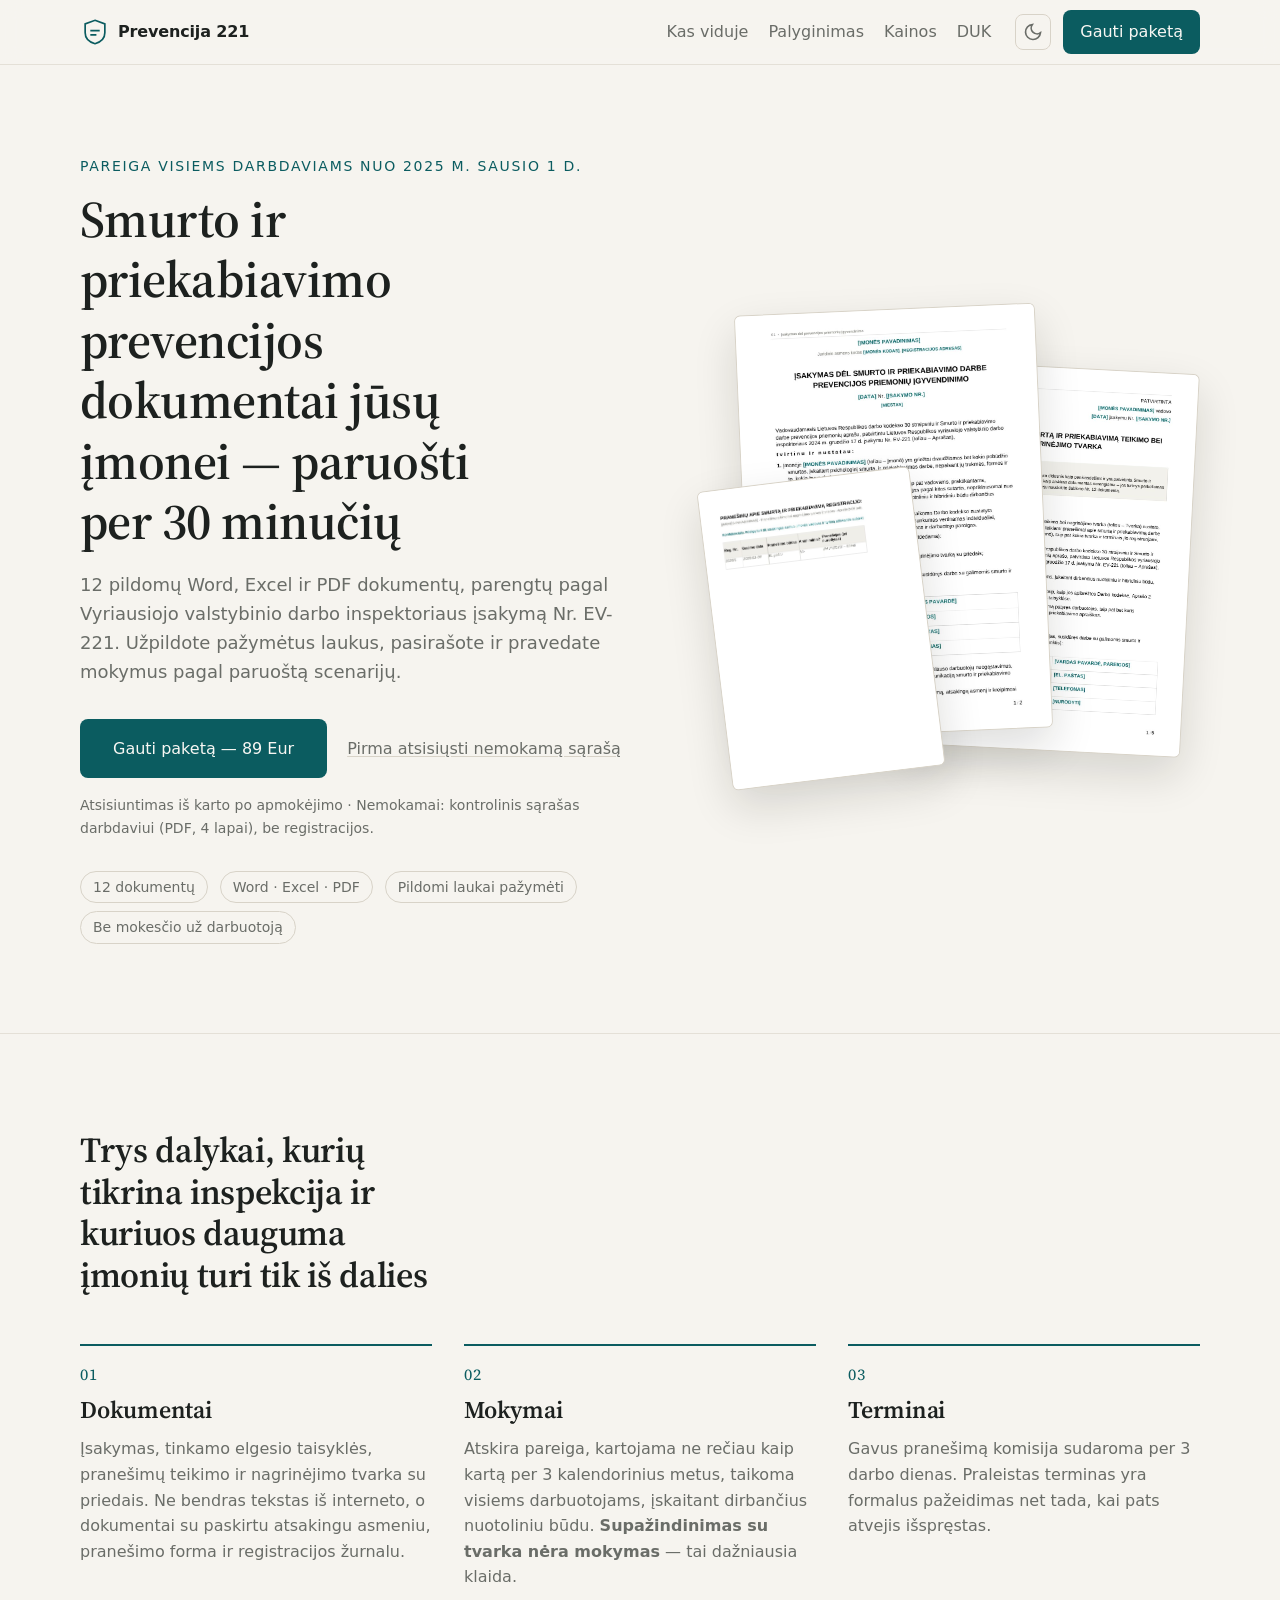
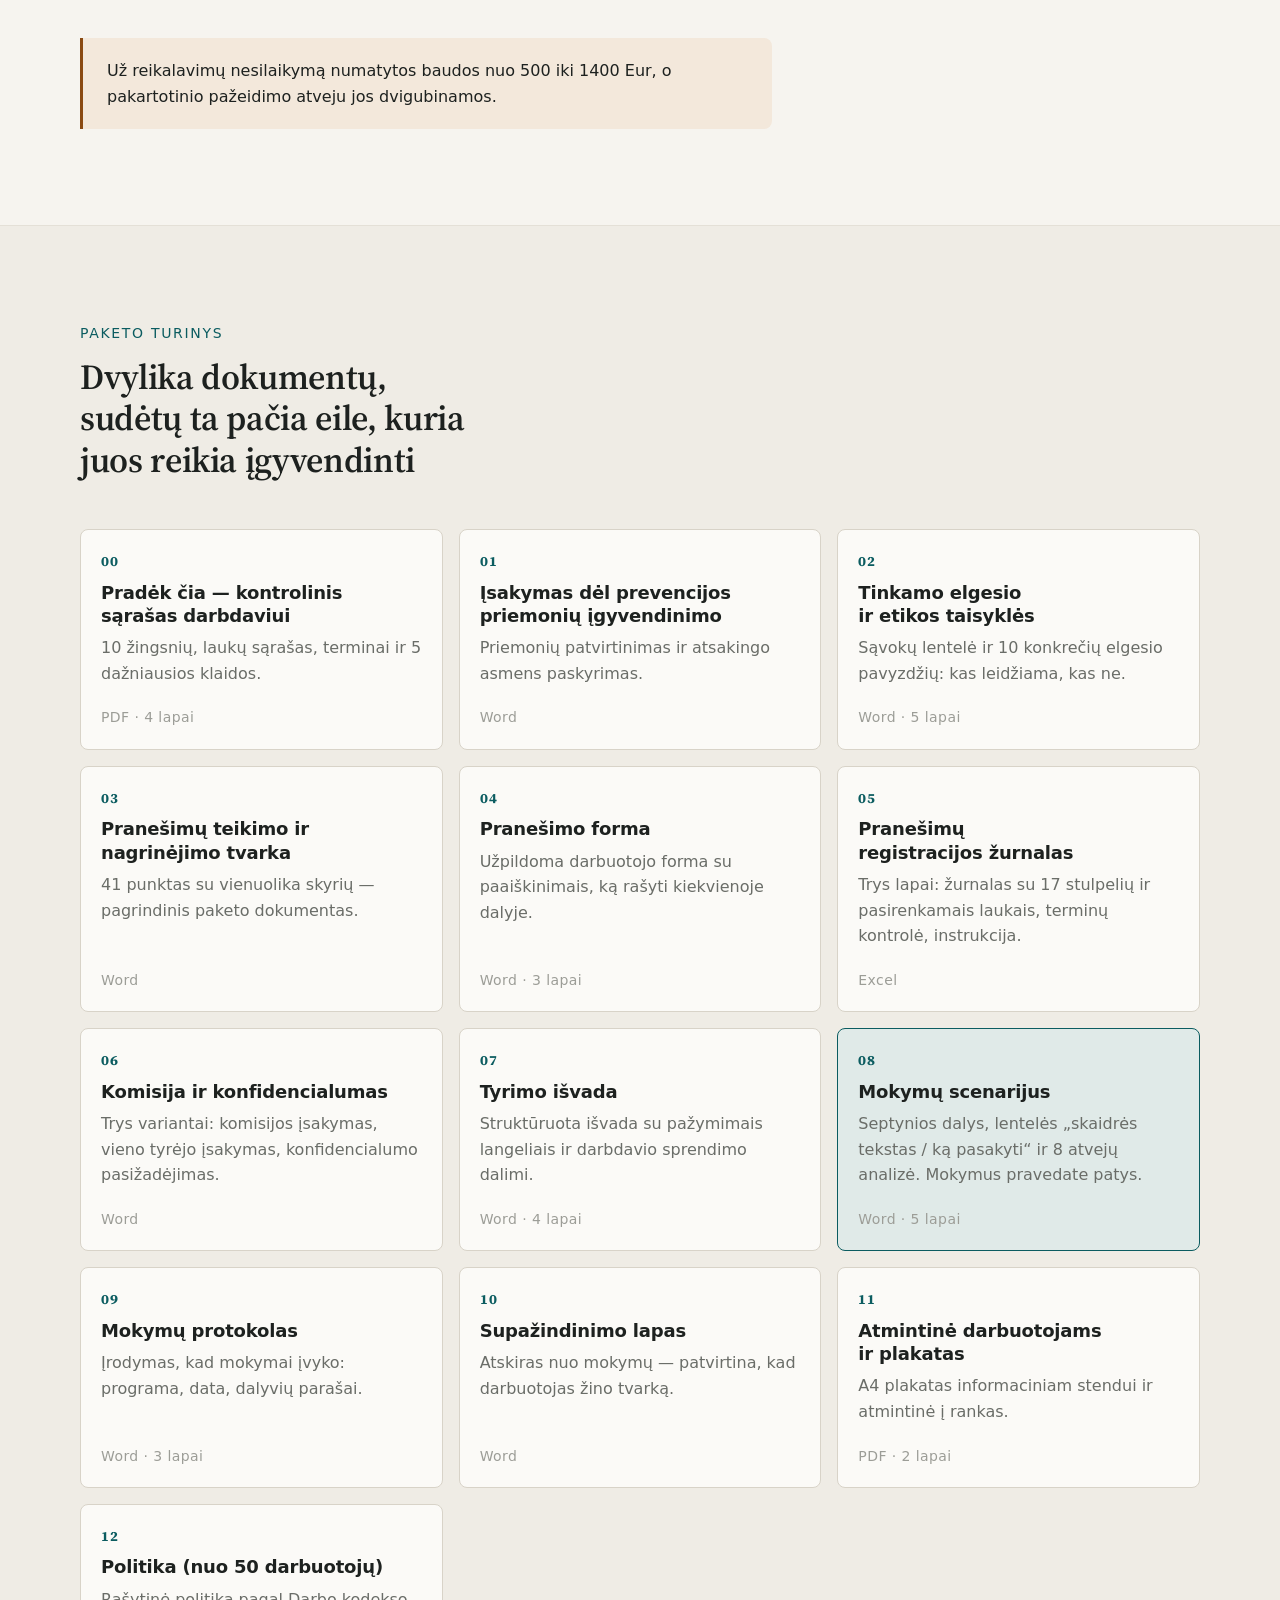
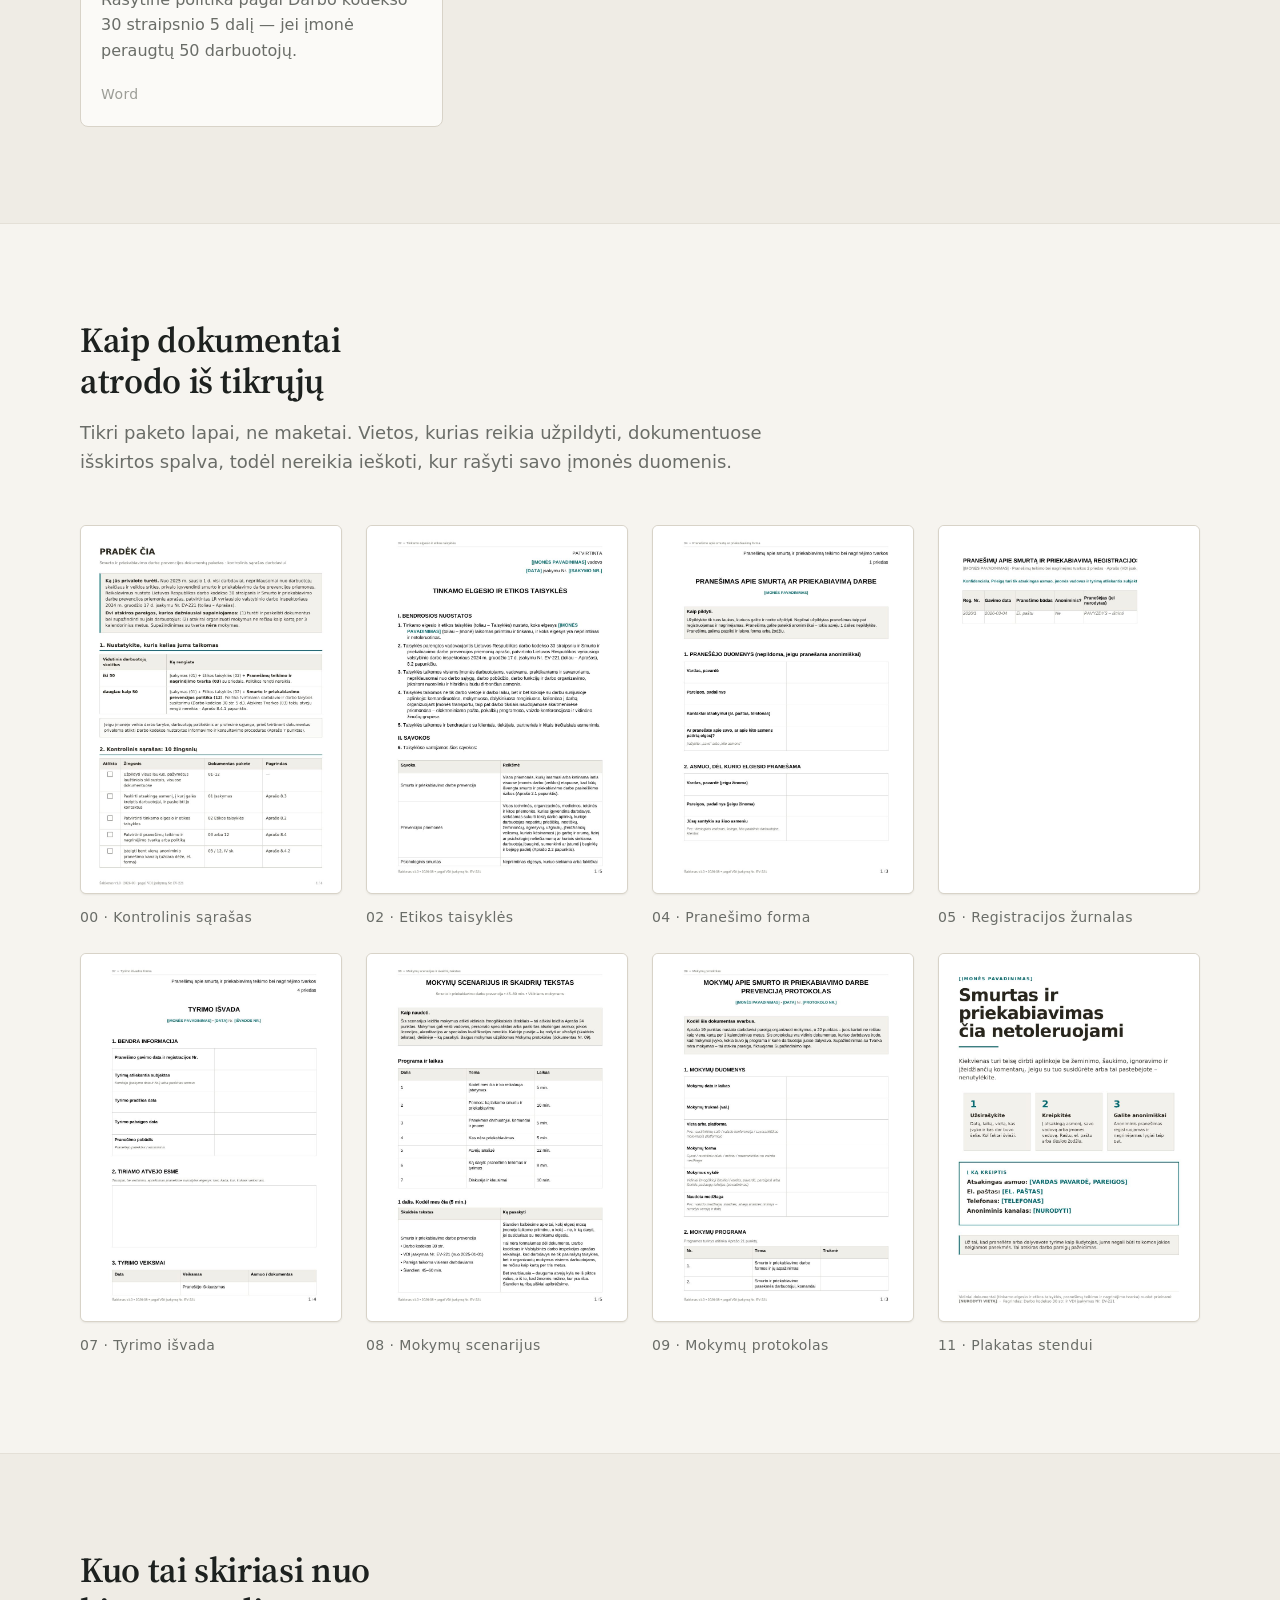
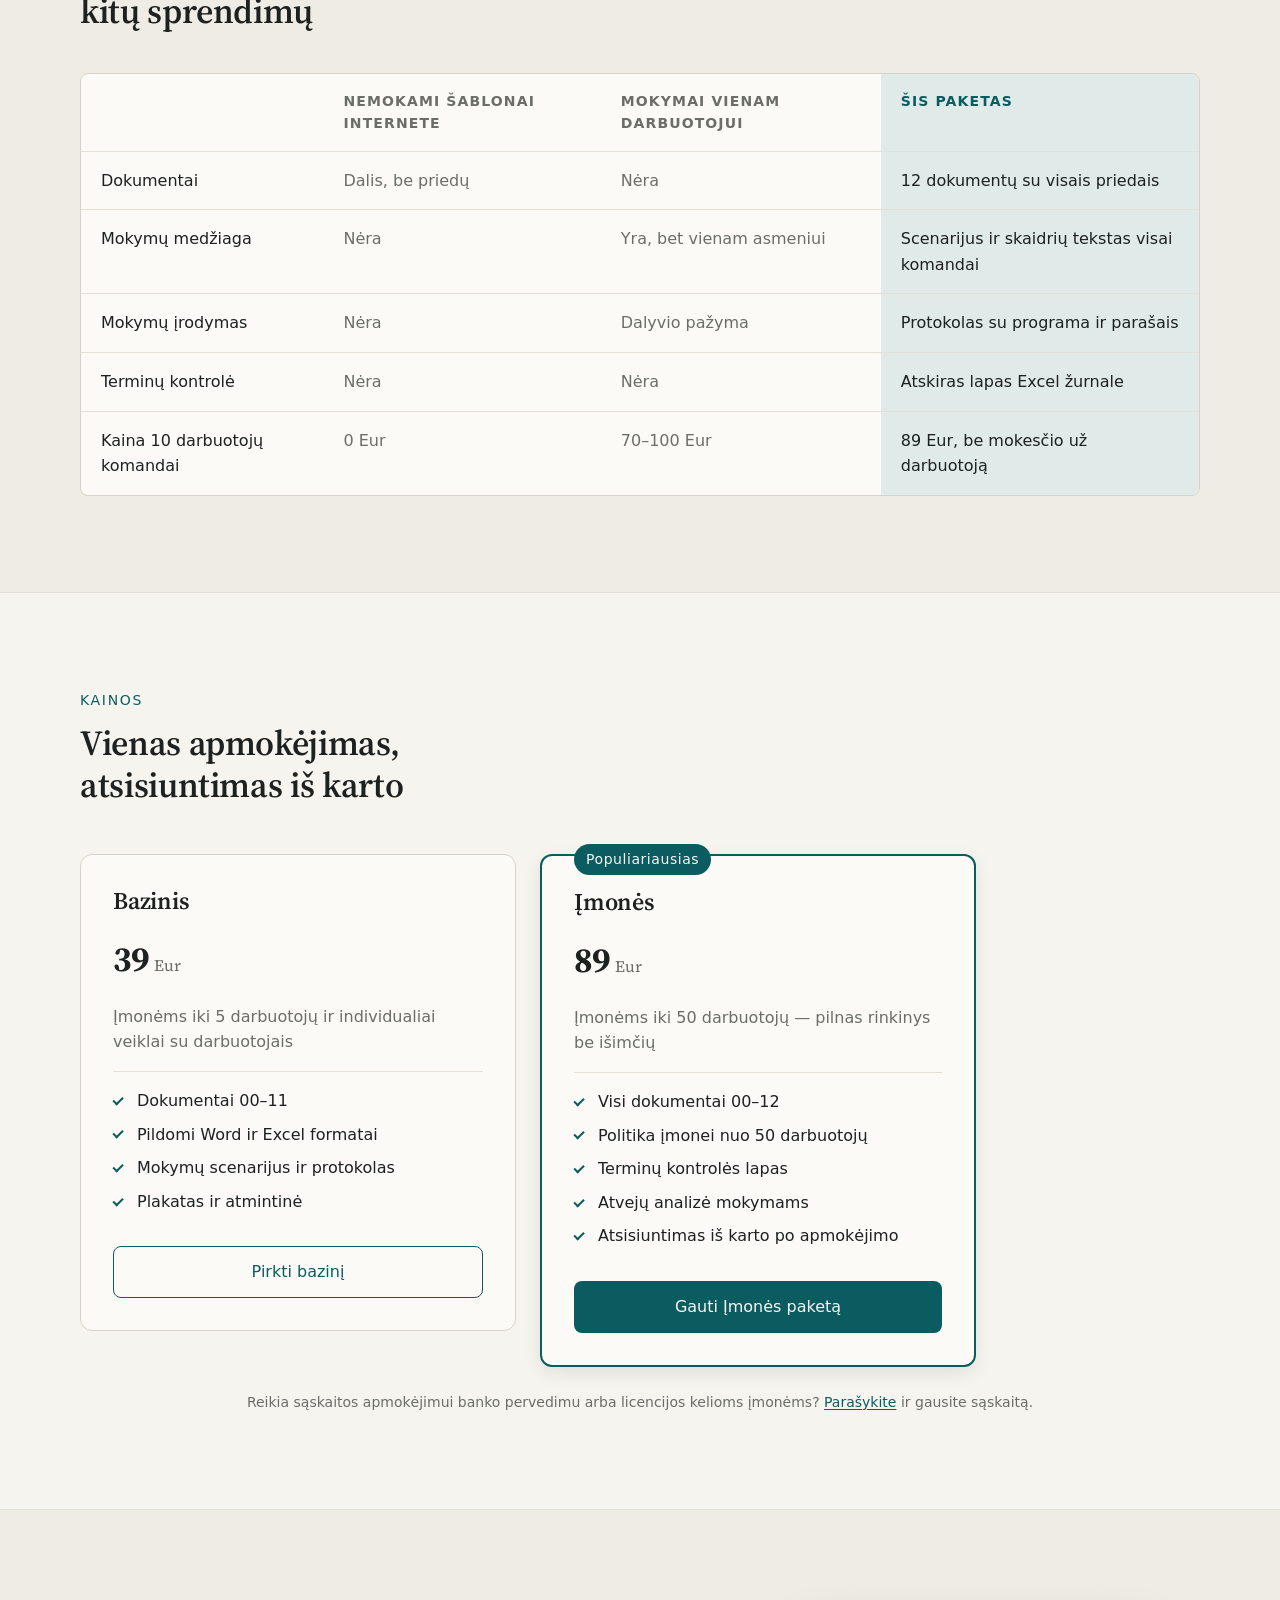
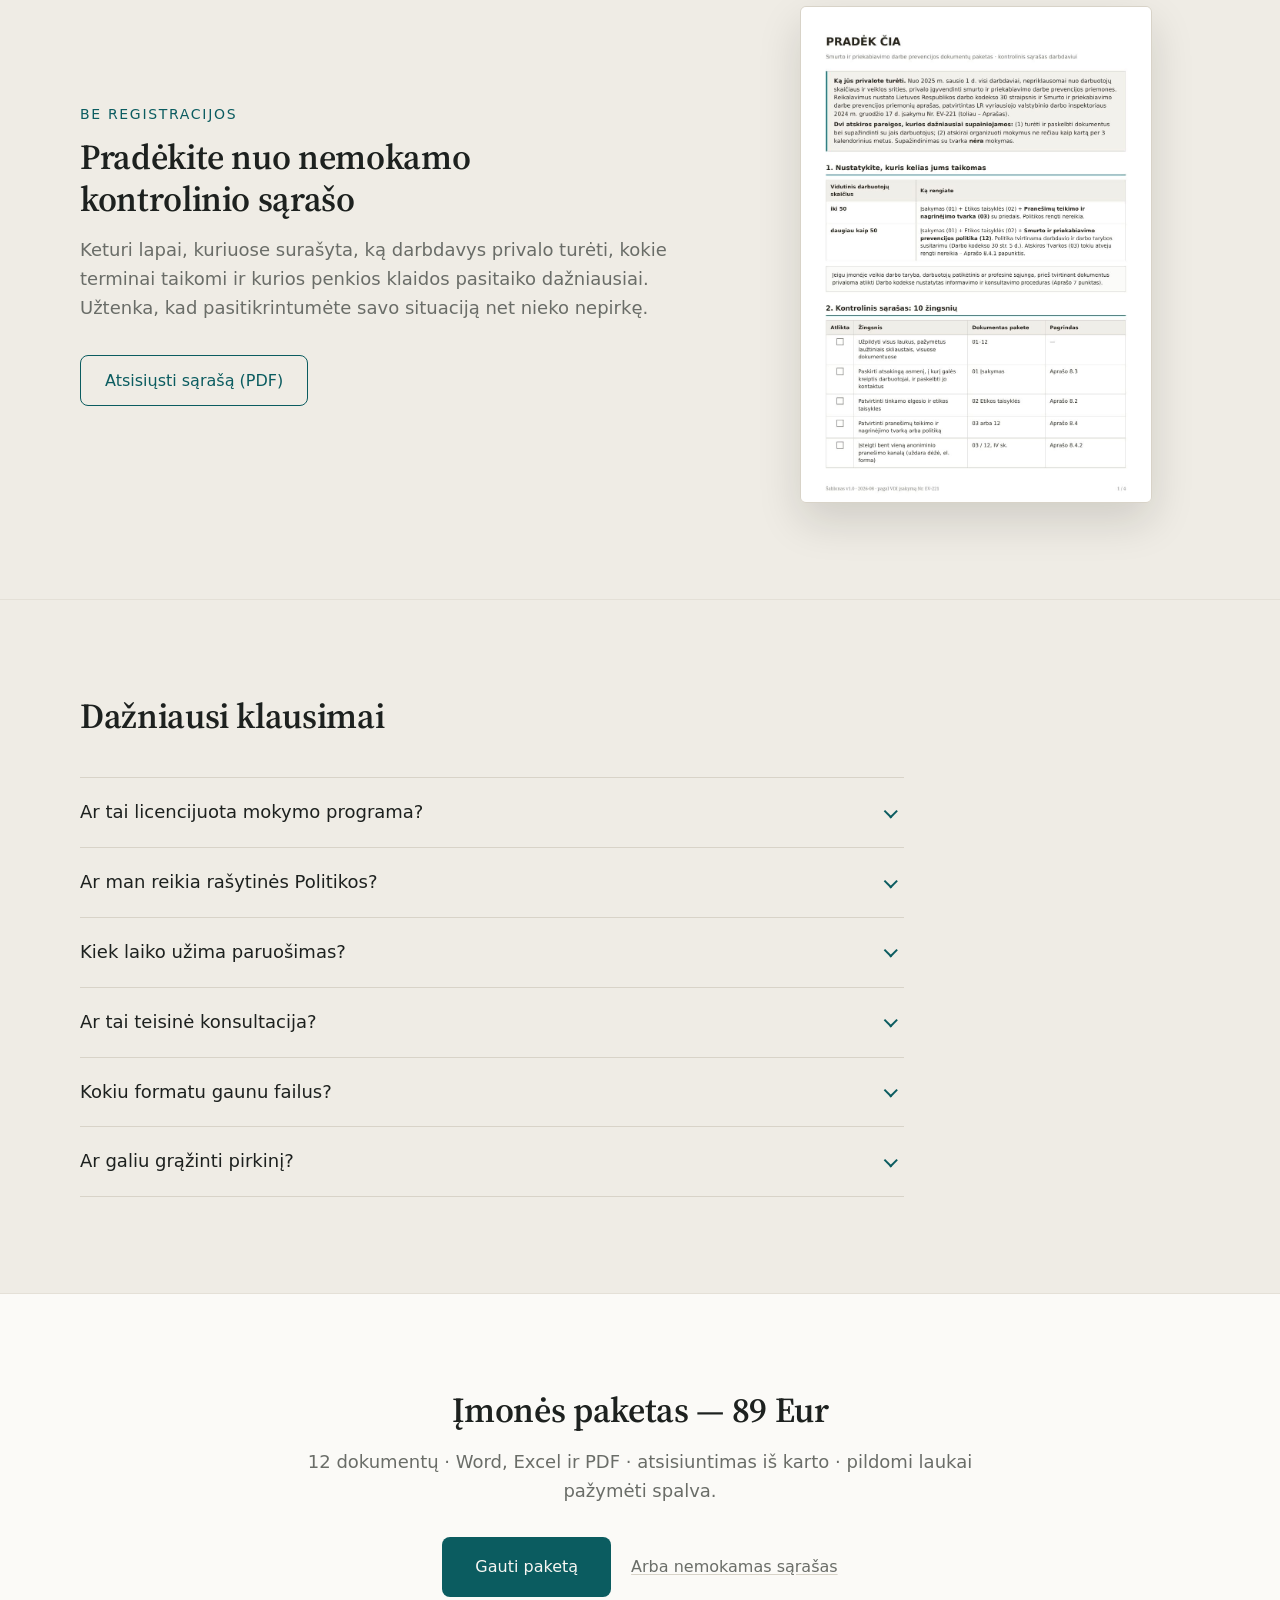
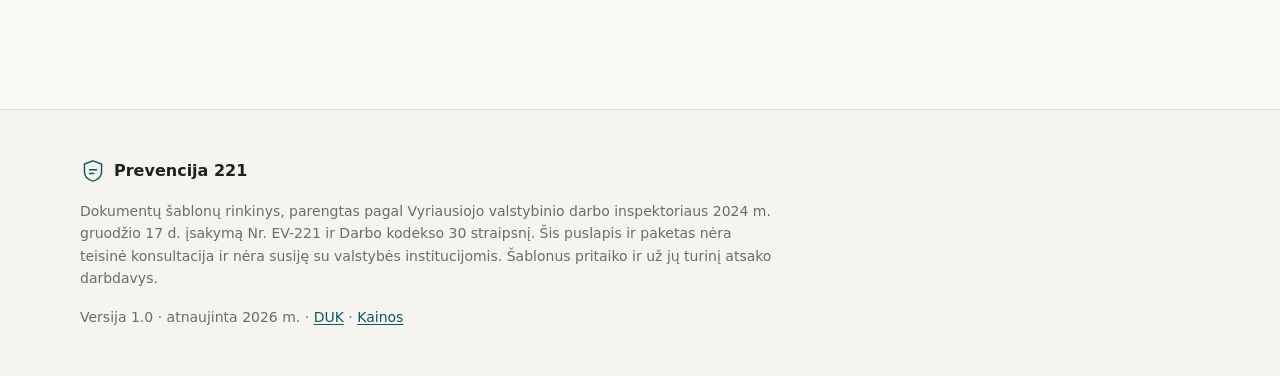
==== commit ac9104bf: "Update index.html" ====
--- a/index.html
+++ b/index.html
@@ -2,6 +2,7 @@
 <html lang="lt" data-theme="light">
 <head>
 <meta charset="utf-8">
+<meta name="facebook-domain-verification" content="uil7wvdhpu5eu5hnfyezm5ngom7s2q" />
 <meta name="viewport" content="width=device-width, initial-scale=1">
 <title>Smurto ir priekabiavimo prevencijos dokumentai įmonei | Prevencija 221</title>
 <meta name="description" content="12 pildomų Word, Excel ir PDF dokumentų, parengtų pagal VDI įsakymą Nr. EV-221. Įsakymas, etikos taisyklės, pranešimų tvarka, registracijos žurnalas ir mokymų scenarijus. Atsisiuntimas iš karto.">
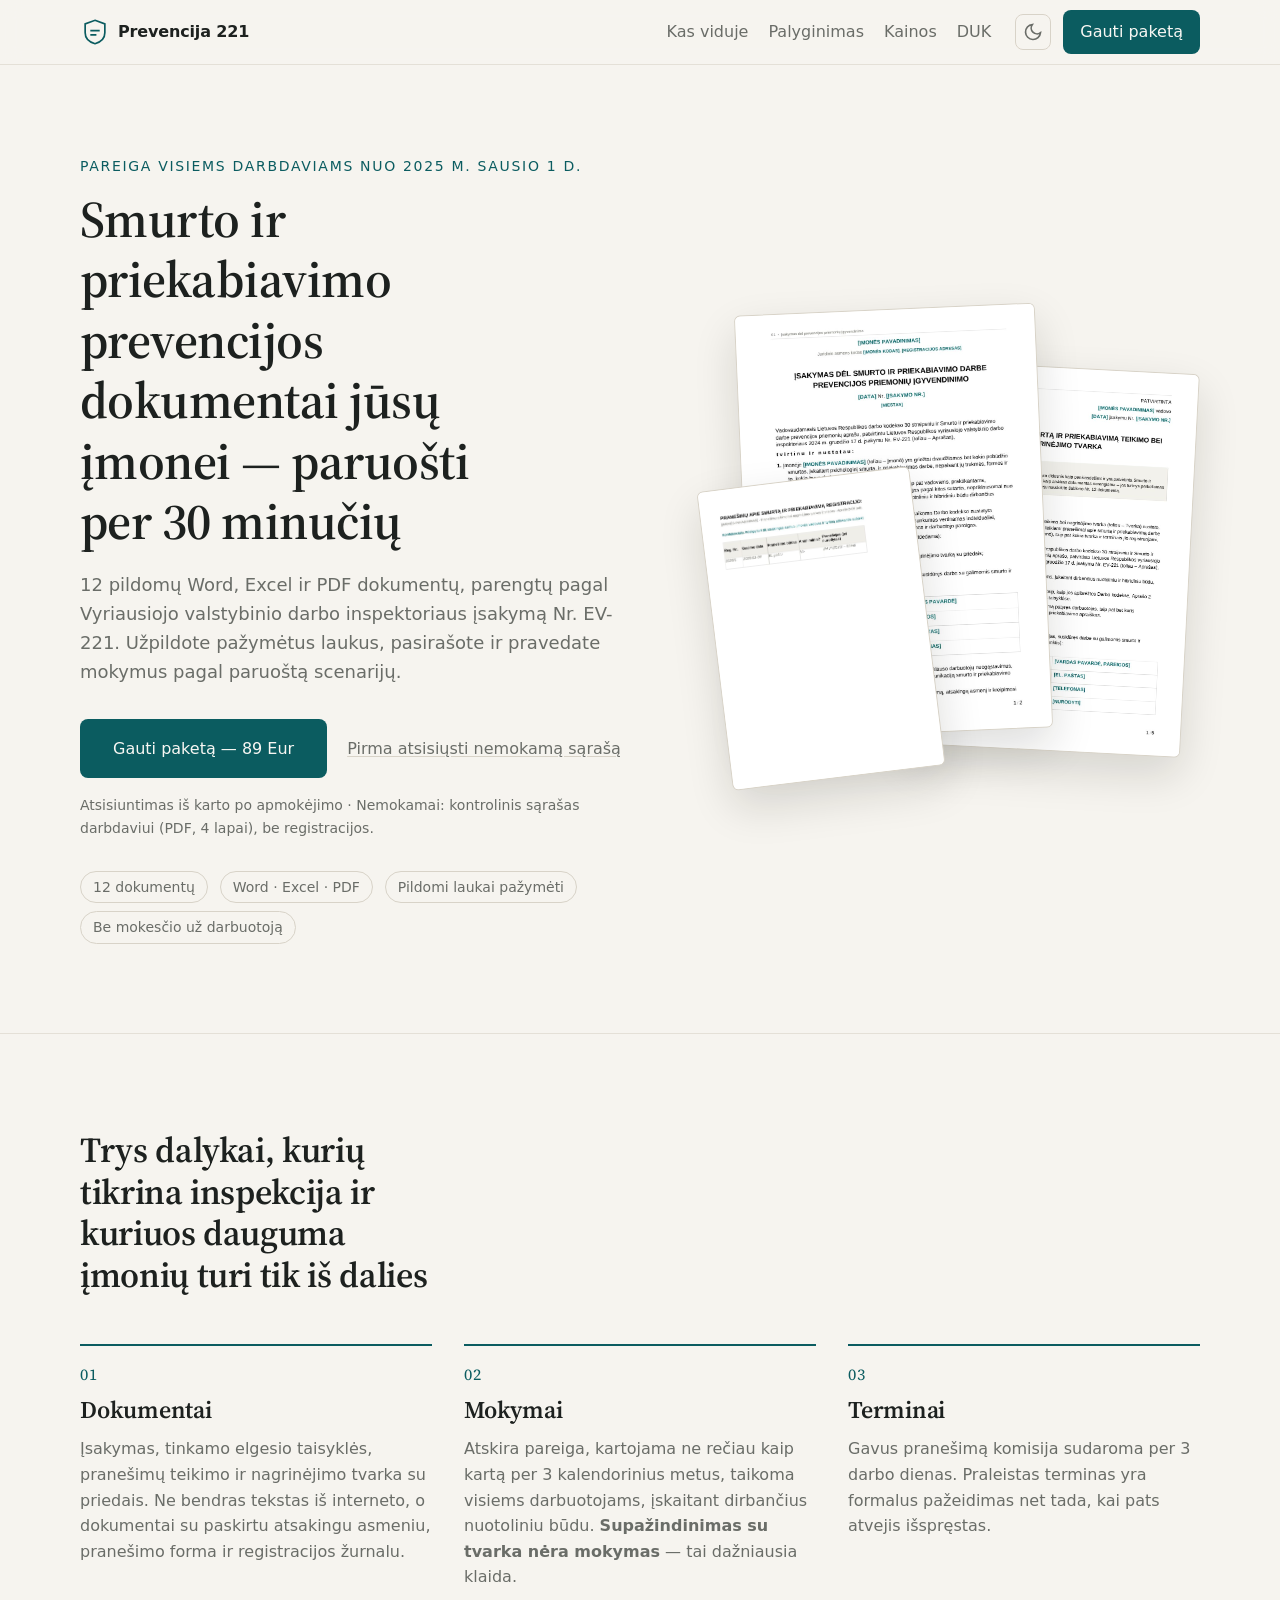
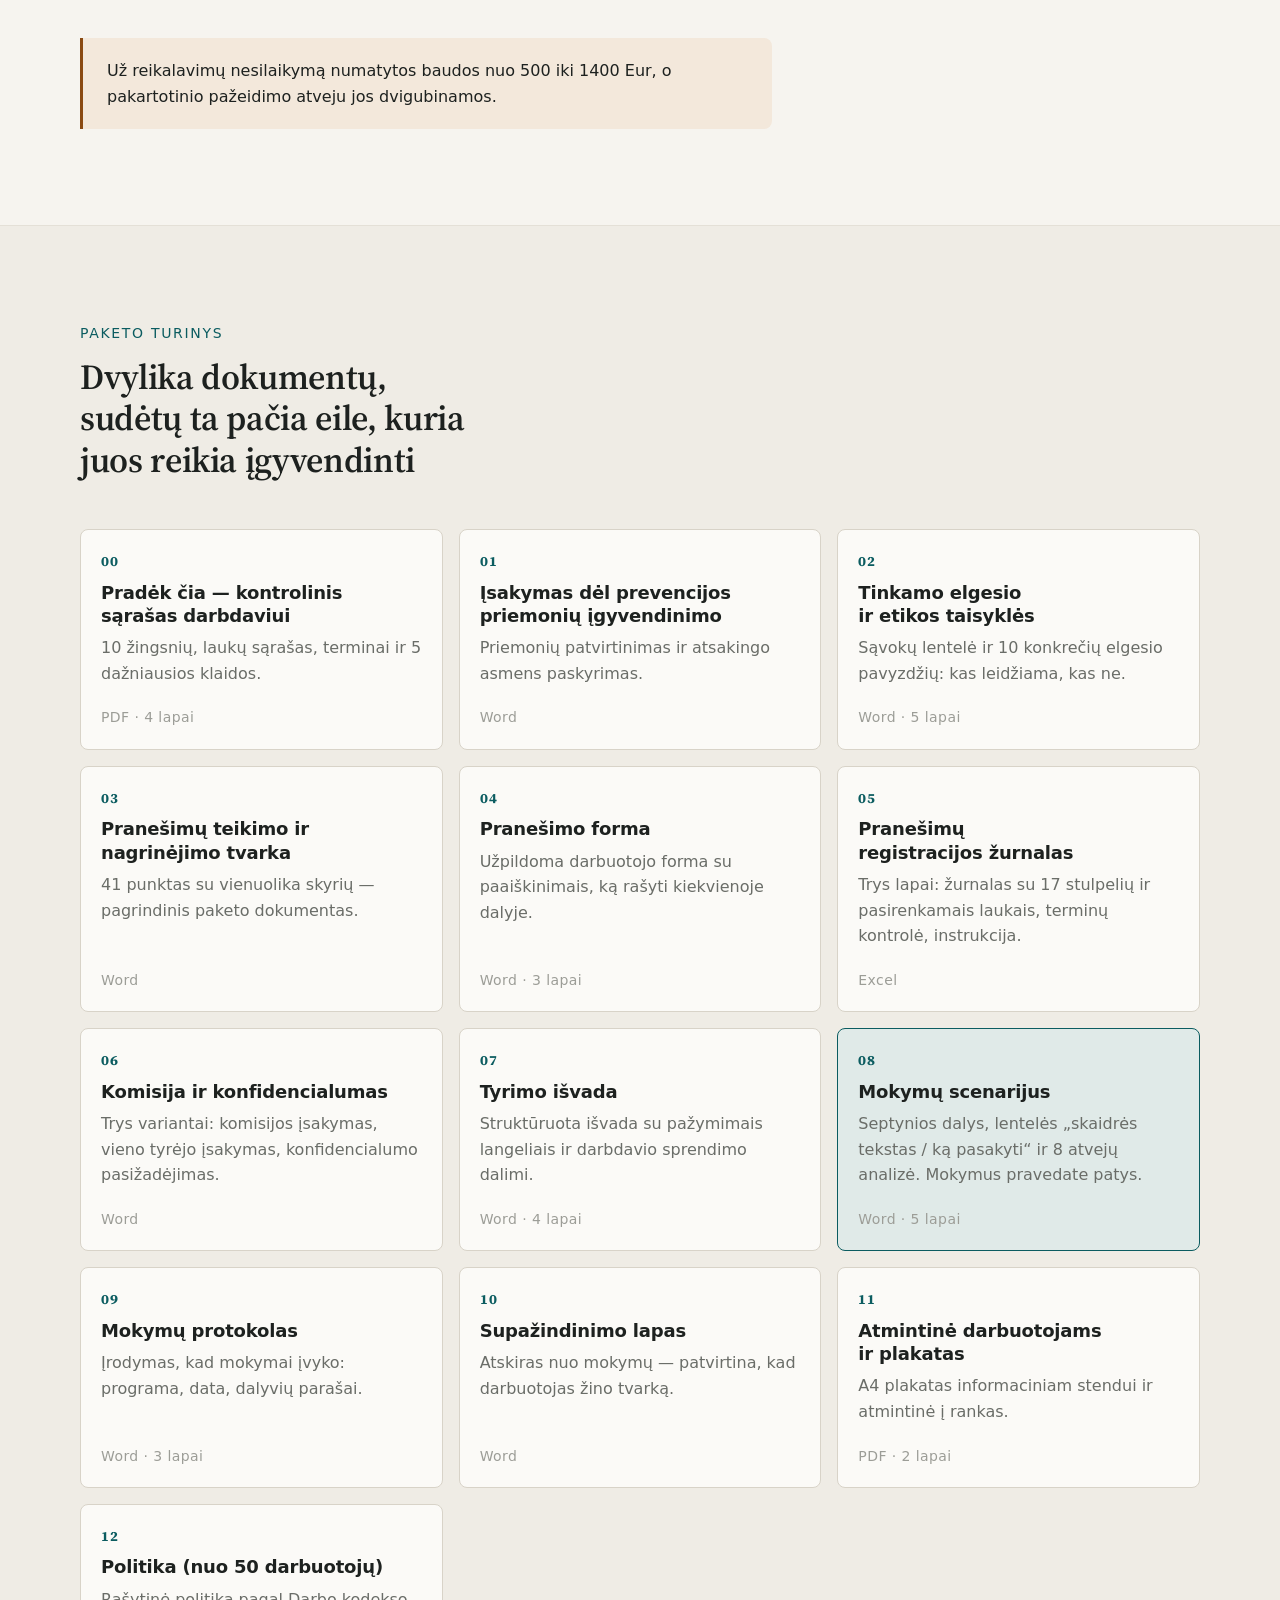
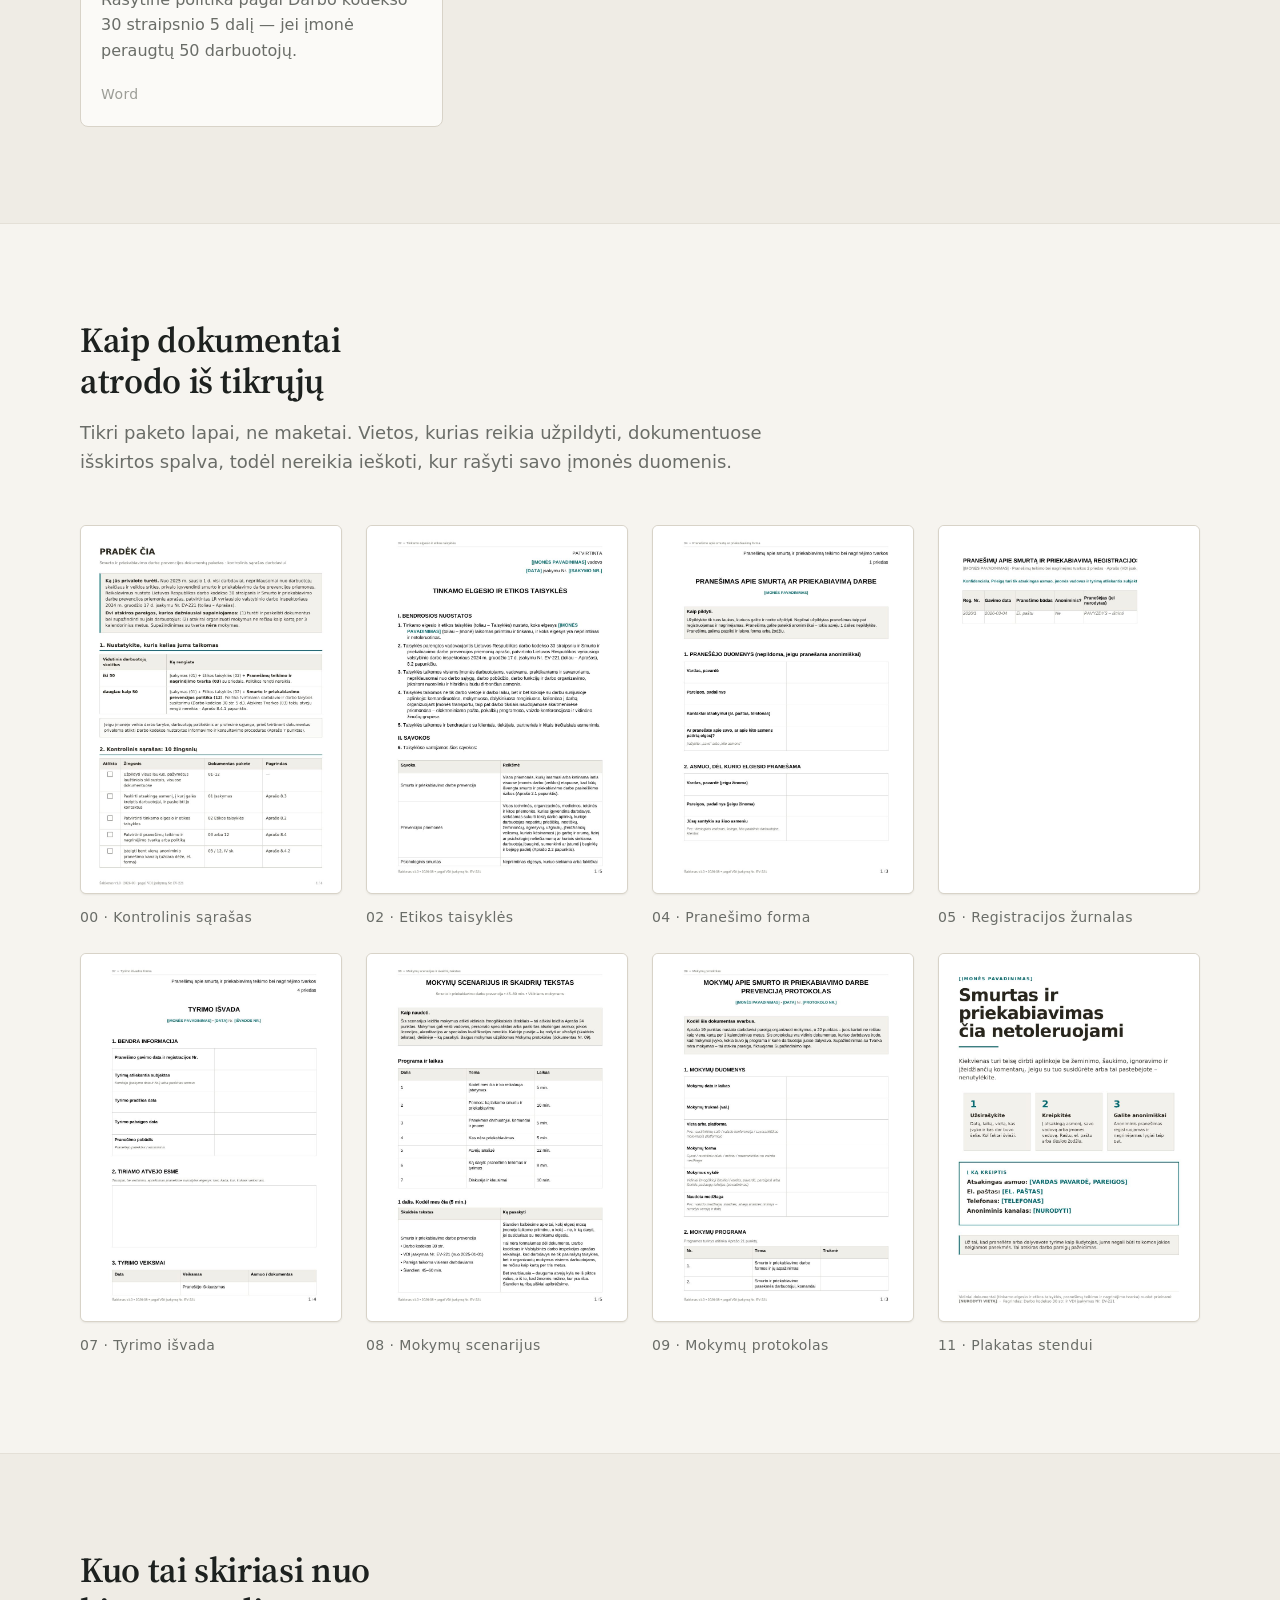
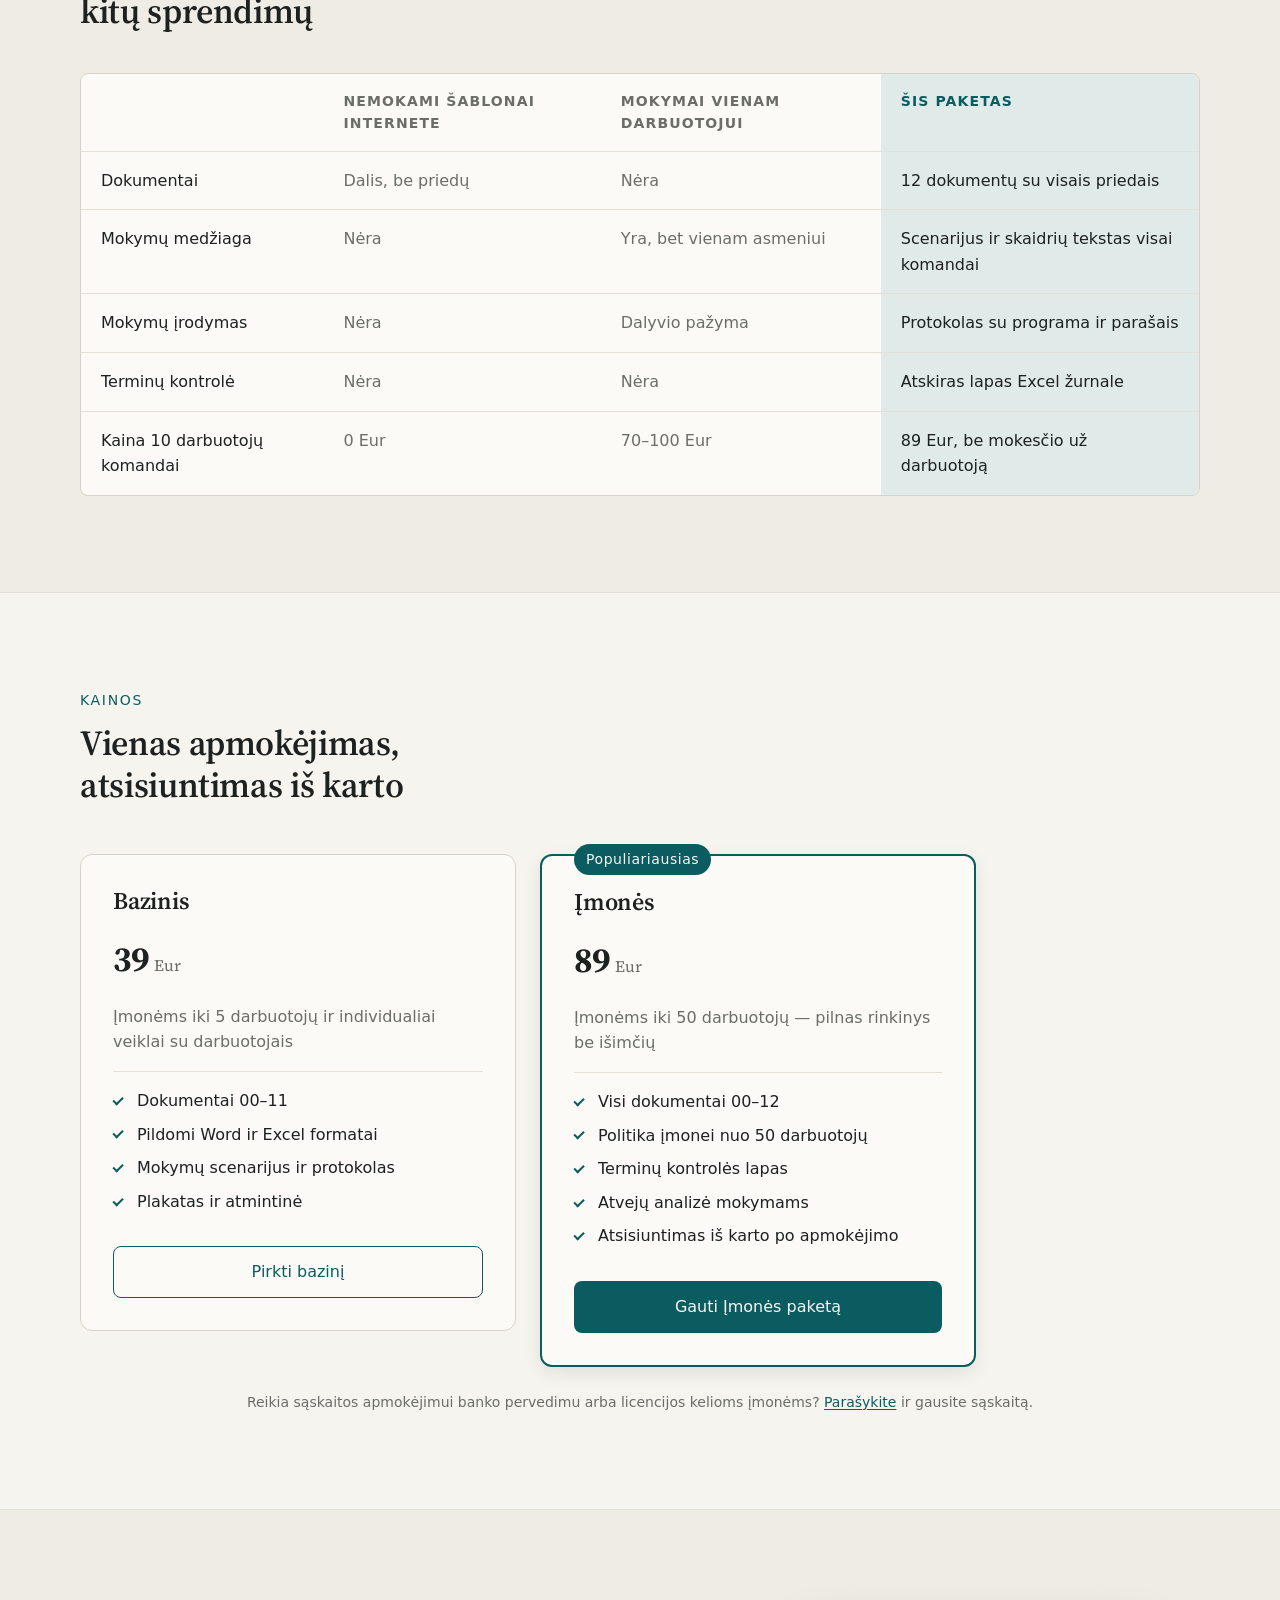
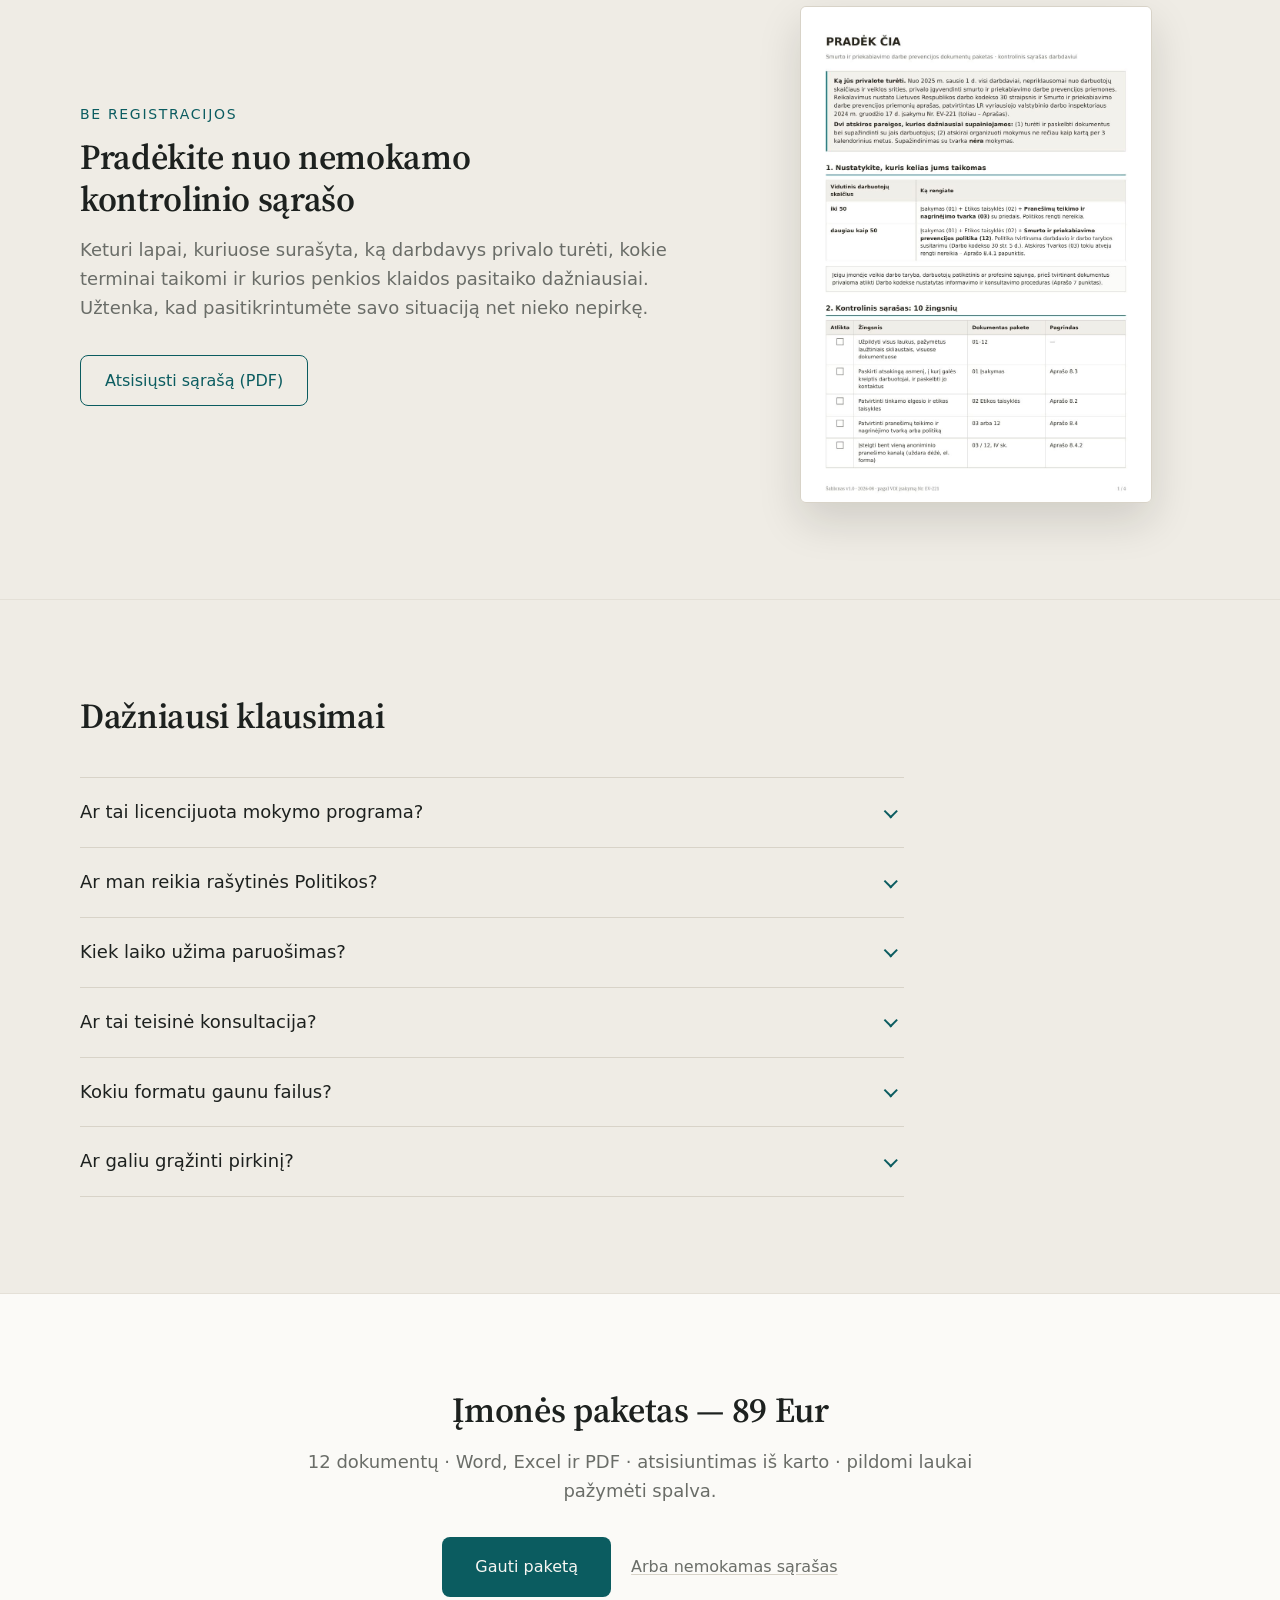
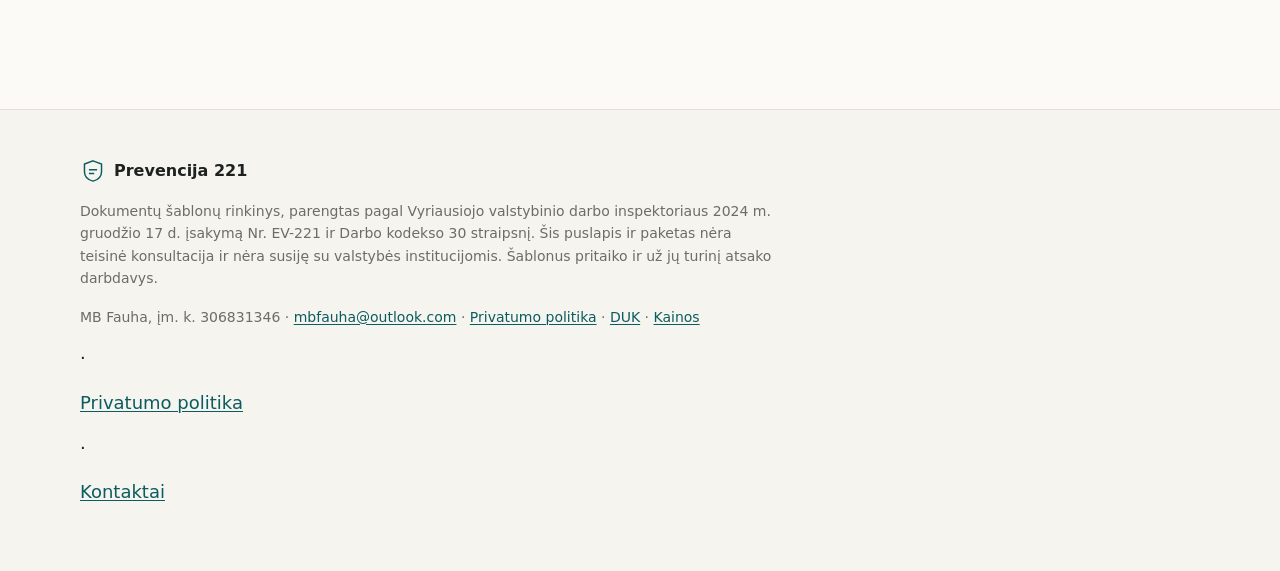
==== commit d1b5644a: "Update index.html" ====
--- a/index.html
+++ b/index.html
@@ -13,6 +13,25 @@
 <link href="https://fonts.googleapis.com/css2?family=Source+Serif+4:opsz,wght@8..60,400;8..60,600;8..60,700&display=swap" rel="stylesheet">
 <link rel="stylesheet" href="style.css">
 <!-- Payhip mokėjimo langas at(si)daromas ant šio puslapio -->
+
+<!-- Meta Pixel Code -->
+<script>
+!function(f,b,e,v,n,t,s)
+{if(f.fbq)return;n=f.fbq=function(){n.callMethod?
+n.callMethod.apply(n,arguments):n.queue.push(arguments)};
+if(!f._fbq)f._fbq=n;n.push=n;n.loaded=!0;n.version='2.0';
+n.queue=[];t=b.createElement(e);t.async=!0;
+t.src=v;s=b.getElementsByTagName(e)[0];
+s.parentNode.insertBefore(t,s)}(window, document,'script',
+'https://connect.facebook.net/en_US/fbevents.js');
+fbq('init', '1093378949824634');
+fbq('track', 'PageView');
+</script>
+<noscript><img height="1" width="1" style="display:none"
+src="https://www.facebook.com/tr?id=1093378949824634&ev=PageView&noscript=1"
+/></noscript>
+<!-- End Meta Pixel Code -->
+
 </head>
 <body>
 
@@ -52,7 +71,7 @@
         <h1>Smurto ir priekabiavimo prevencijos dokumentai jūsų įmonei&nbsp;— paruošti per 30 minučių</h1>
         <p class="lede">12 pildomų Word, Excel ir PDF dokumentų, parengtų pagal Vyriausiojo valstybinio darbo inspektoriaus įsakymą Nr.&nbsp;EV-221. Užpildote pažymėtus laukus, pasirašote ir pravedate mokymus pagal paruoštą scenarijų.</p>
         <div class="cta-row">
-          <a class="btn btn-lg" href="https://payhip.com/b/EOrSZ" target="_blank" rel="noopener" data-buy="imones">Gauti paketą — 89&nbsp;Eur</a>
+          <a class="btn btn-lg" href="https://payhip.com/b/EOrSZ" target="_blank" rel="noopener" data-buy-attr="imones" onclick="fbq('track', 'InitiateCheckout');">Gauti paketą — 89&nbsp;Eur</a>
           <a class="btn-ghost" href="#nemokamai">Pirma atsisiųsti nemokamą sąrašą</a>
         </div>
         <p class="micro">Atsisiuntimas iš karto po apmokėjimo · Nemokamai: kontrolinis sąrašas darbdaviui (PDF, 4 lapai), be registracijos.</p>
@@ -195,7 +214,7 @@
             <li>Atvejų analizė mokymams</li>
             <li>Atsisiuntimas iš karto po apmokėjimo</li>
           </ul>
-          <a class="btn" href="https://payhip.com/b/EOrSZ" target="_blank" rel="noopener" data-buy="imones">Gauti Įmonės paketą</a>
+          <a class="btn" href="https://payhip.com/b/EOrSZ" target="_blank" rel="noopener" data-buy-attr="imones" onclick="fbq('track', 'InitiateCheckout');">Gauti Įmonės paketą</a>
         </article>
       </div>
       <p class="micro center">Reikia sąskaitos apmokėjimui banko pervedimu arba licencijos kelioms įmonėms? <a href="#kontaktas">Parašykite</a> ir gausite sąskaitą.</p>
@@ -209,7 +228,7 @@
         <p class="eyebrow">Be registracijos</p>
         <h2 class="sec-h">Pradėkite nuo nemokamo kontrolinio sąrašo</h2>
         <p class="sec-lede">Keturi lapai, kuriuose surašyta, ką darbdavys privalo turėti, kokie terminai taikomi ir kurios penkios klaidos pasitaiko dažniausiai. Užtenka, kad pasitikrintumėte savo situaciją net nieko nepirkę.</p>
-        <a class="btn btn-outline" href="https://payhip.com/b/OAJkd" target="_blank" rel="noopener" data-buy="nemokamas">Atsisiųsti sąrašą (PDF)</a>
+        <a class="btn btn-outline" href="https://payhip.com/b/OAJkd" target="_blank" rel="noopener" data-buy="nemokamas" onclick="fbq('track', 'Lead');">Atsisiųsti sąrašą (PDF)</a>
       </div>
       <figure class="free-vis"><img src="img/00_PRADEK-CIA_kontrolinis-sarasas.jpg" alt="Nemokamo kontrolinio sąrašo pirmas lapas" loading="lazy" width="827" height="1170"></figure>
     </div>
@@ -272,7 +291,7 @@
       <span>Prevencija 221</span>
     </div>
     <p class="disclaimer">Dokumentų šablonų rinkinys, parengtas pagal Vyriausiojo valstybinio darbo inspektoriaus 2024 m. gruodžio 17 d. įsakymą Nr. EV-221 ir Darbo kodekso 30 straipsnį. Šis puslapis ir paketas nėra teisinė konsultacija ir nėra susiję su valstybės institucijomis. Šablonus pritaiko ir už jų turinį atsako darbdavys.</p>
-    <p class="foot-meta">Versija 1.0 · atnaujinta 2026 m. · <a href="#duk">DUK</a> · <a href="#kainos">Kainos</a></p>
+    <p class="foot-meta">MB Fauha, įm. k. 306831346 · <a href="mailto:mbfauha@outlook.com">mbfauha@outlook.com</a> · <a href="privatumo-politika.html">Privatumo politika</a> · <a href="#duk">DUK</a> · <a href="#kainos">Kainos</a></p> · <a href="privatumo-politika.html">Privatumo politika</a> · <a href="mailto:mbfauha@outlook.com">Kontaktai</a></p>
   </div>
 </footer>
 
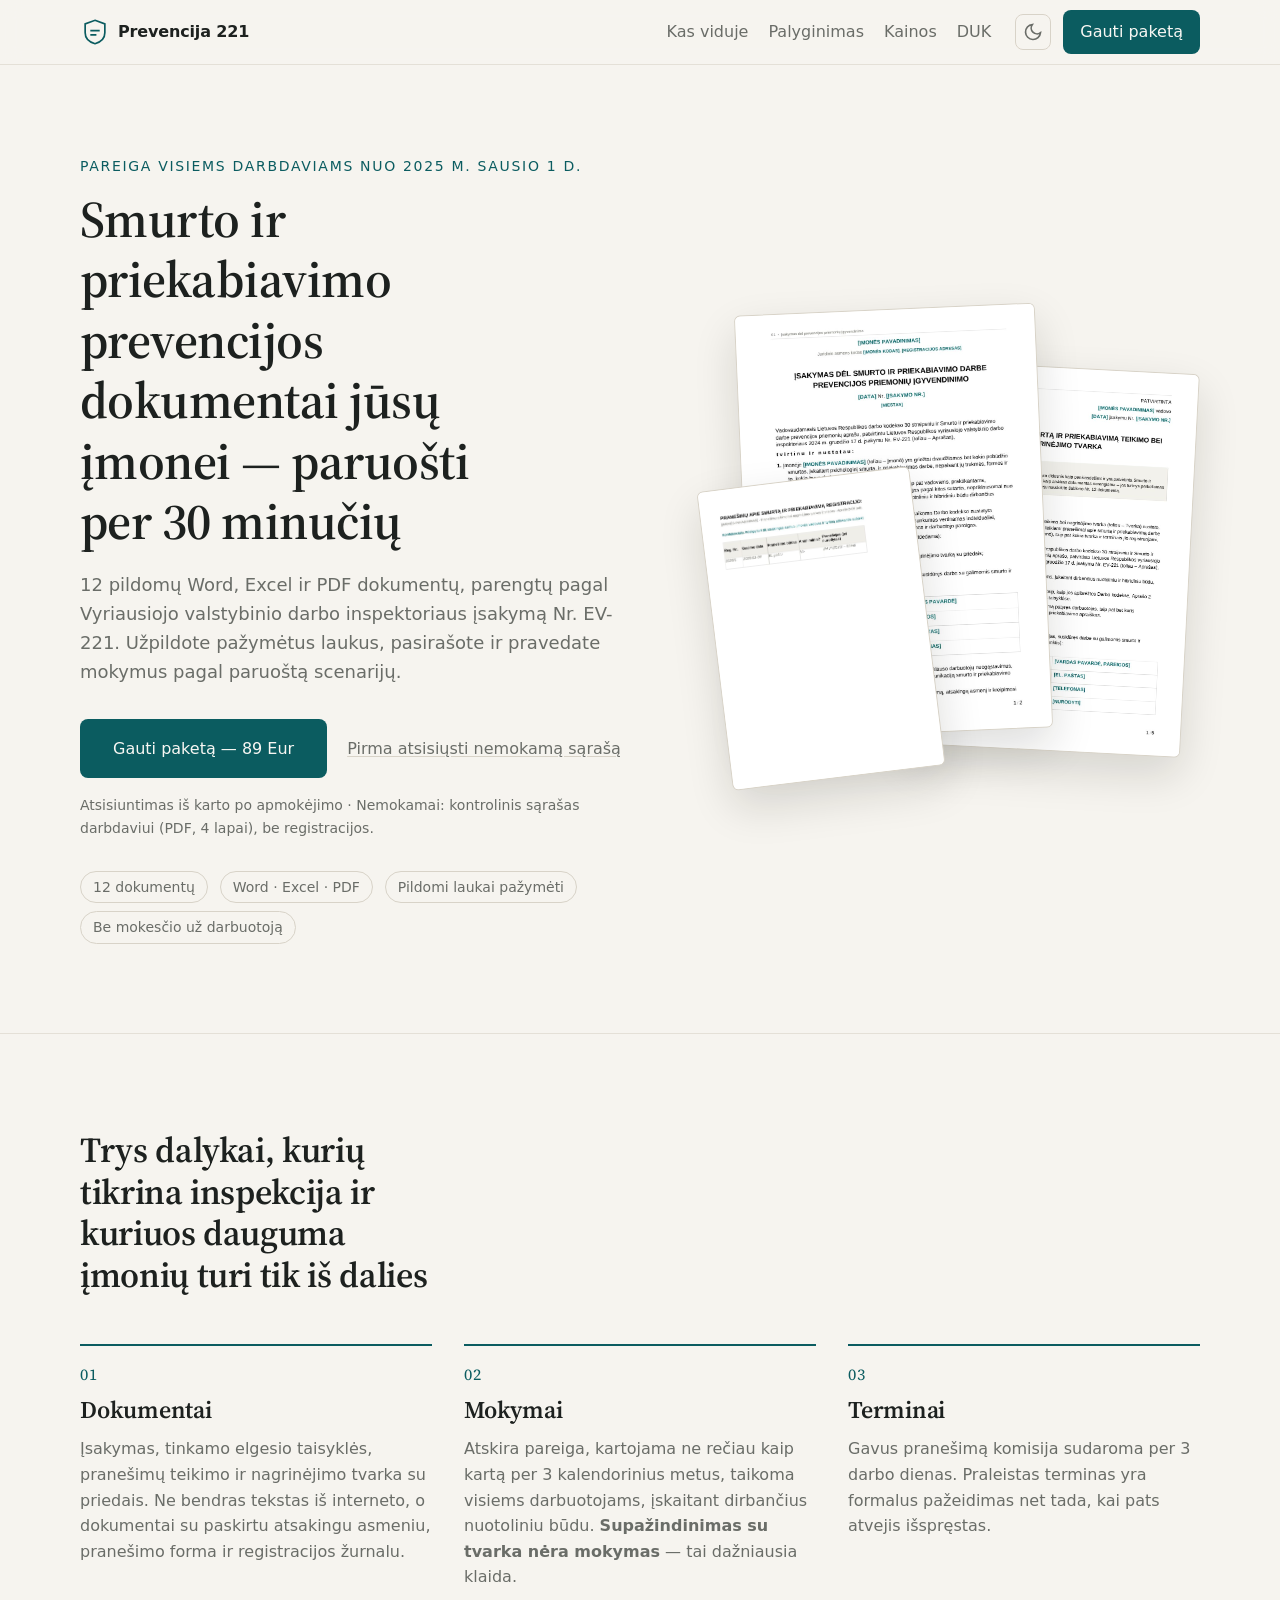
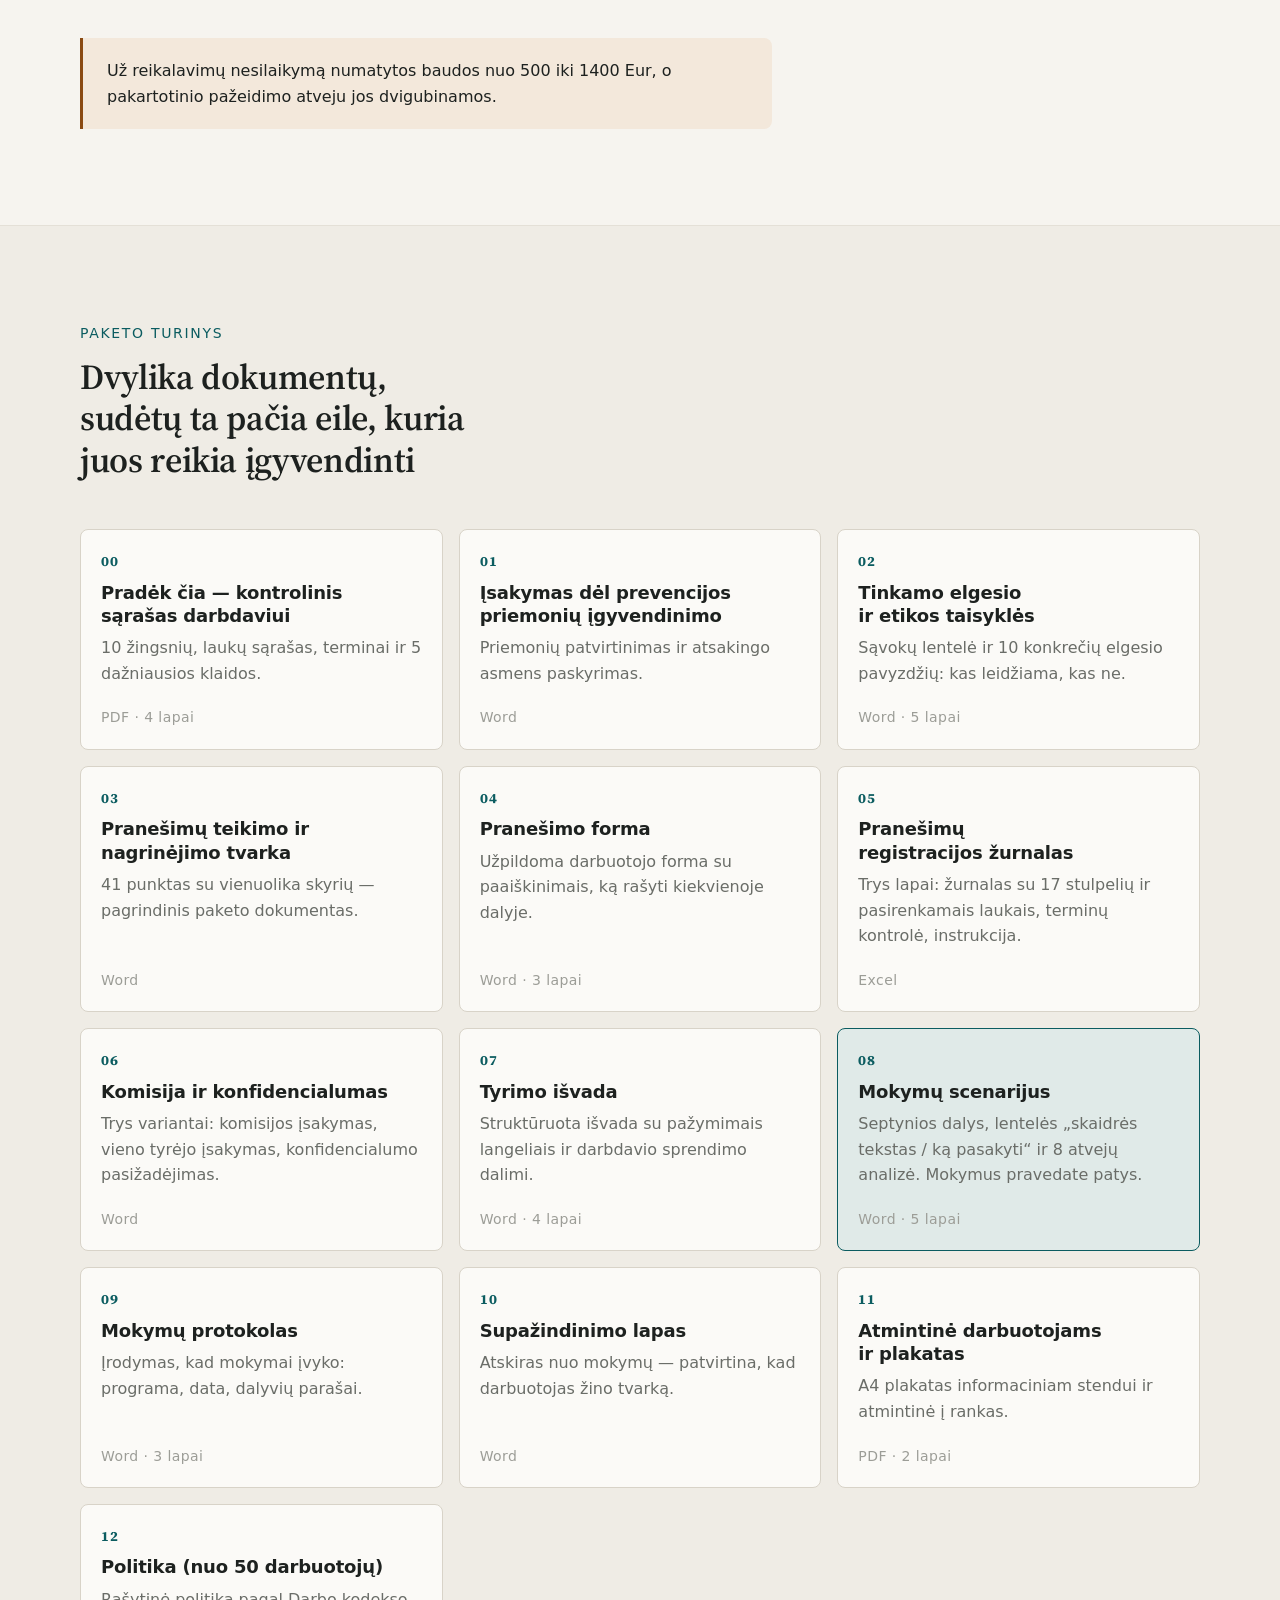
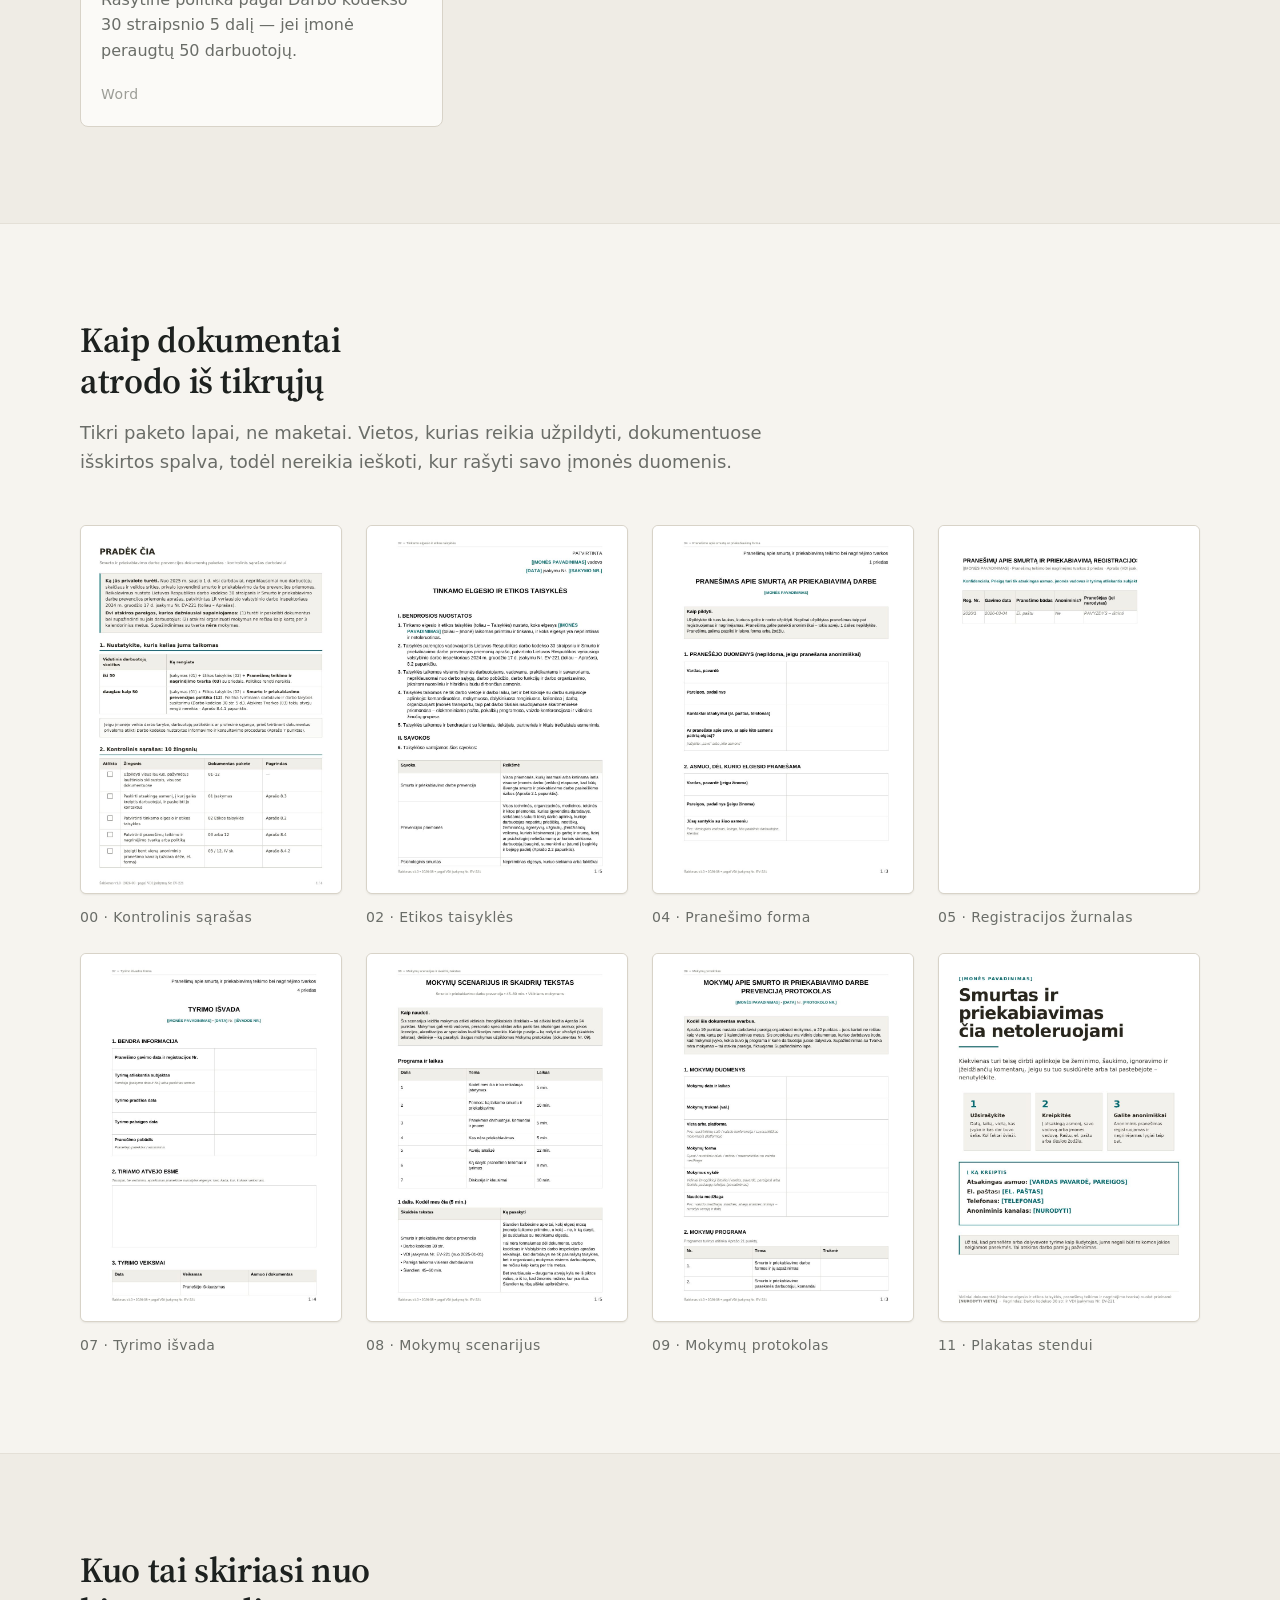
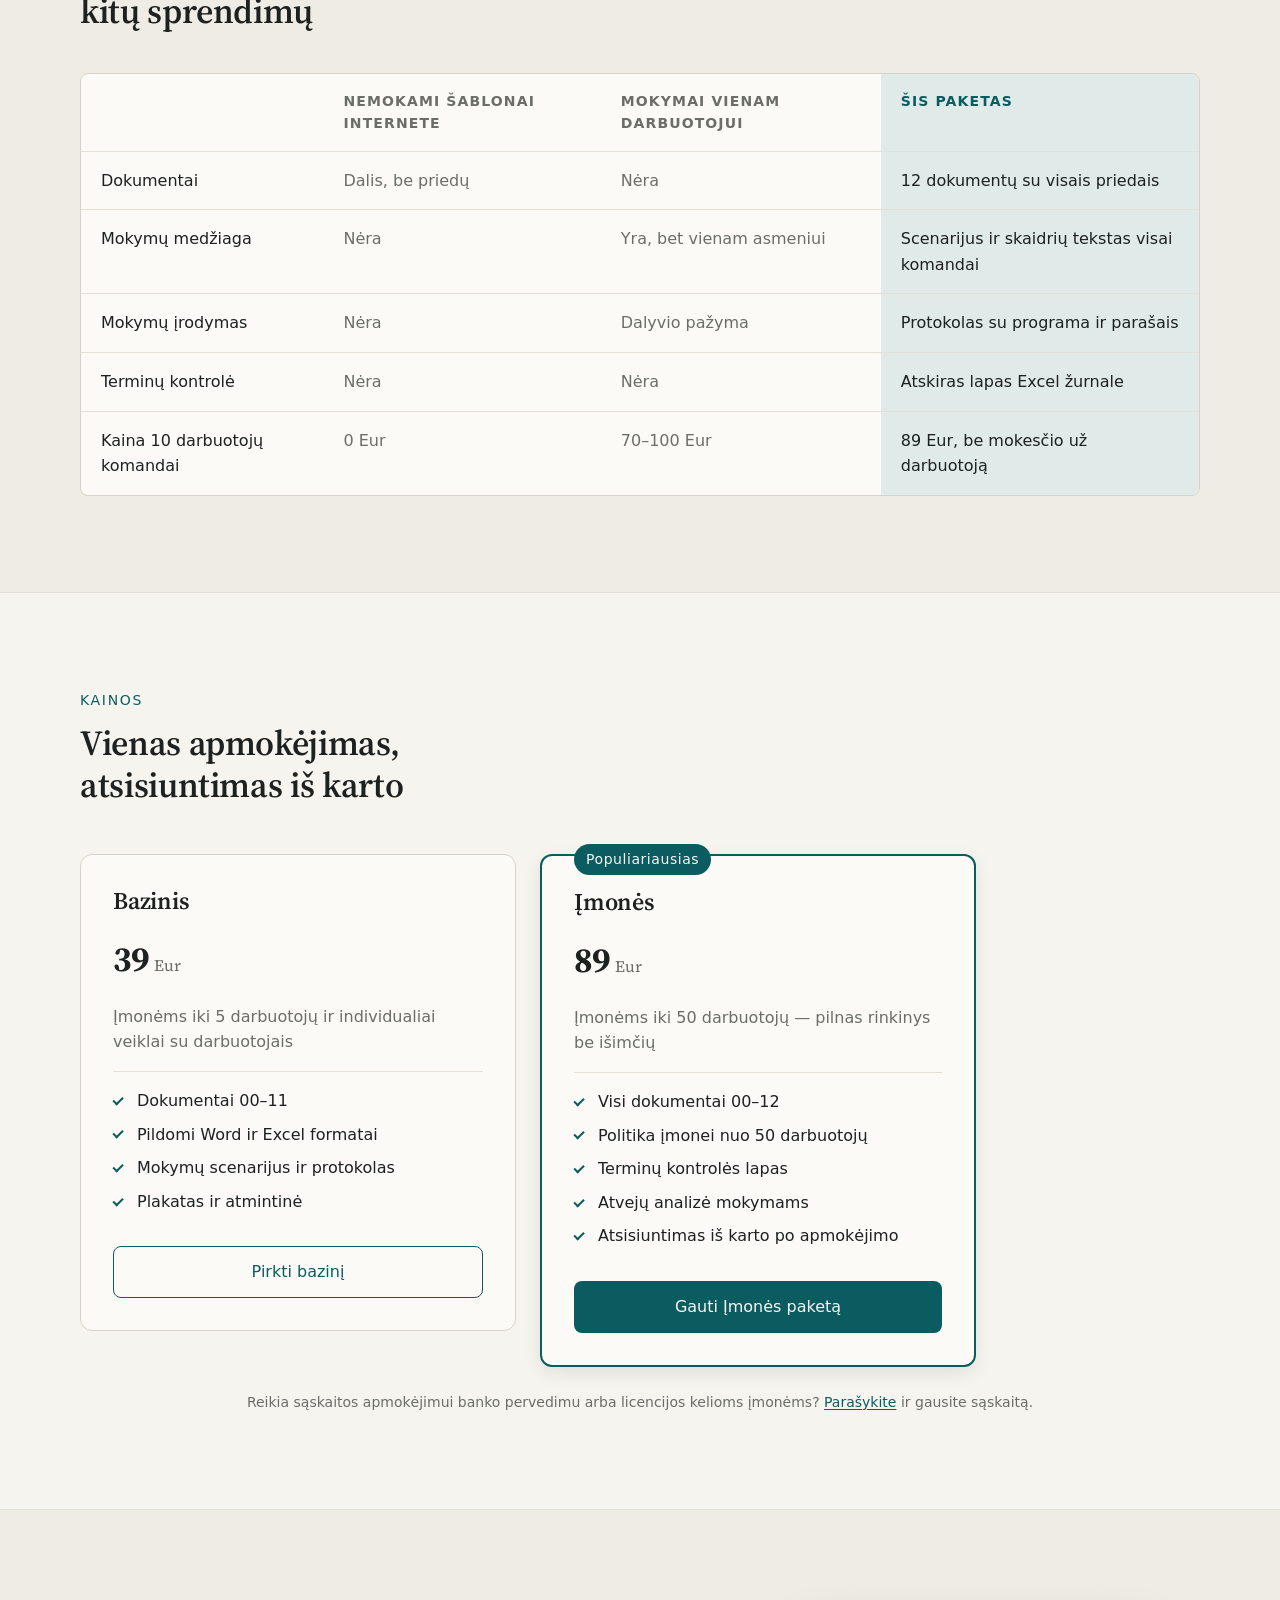
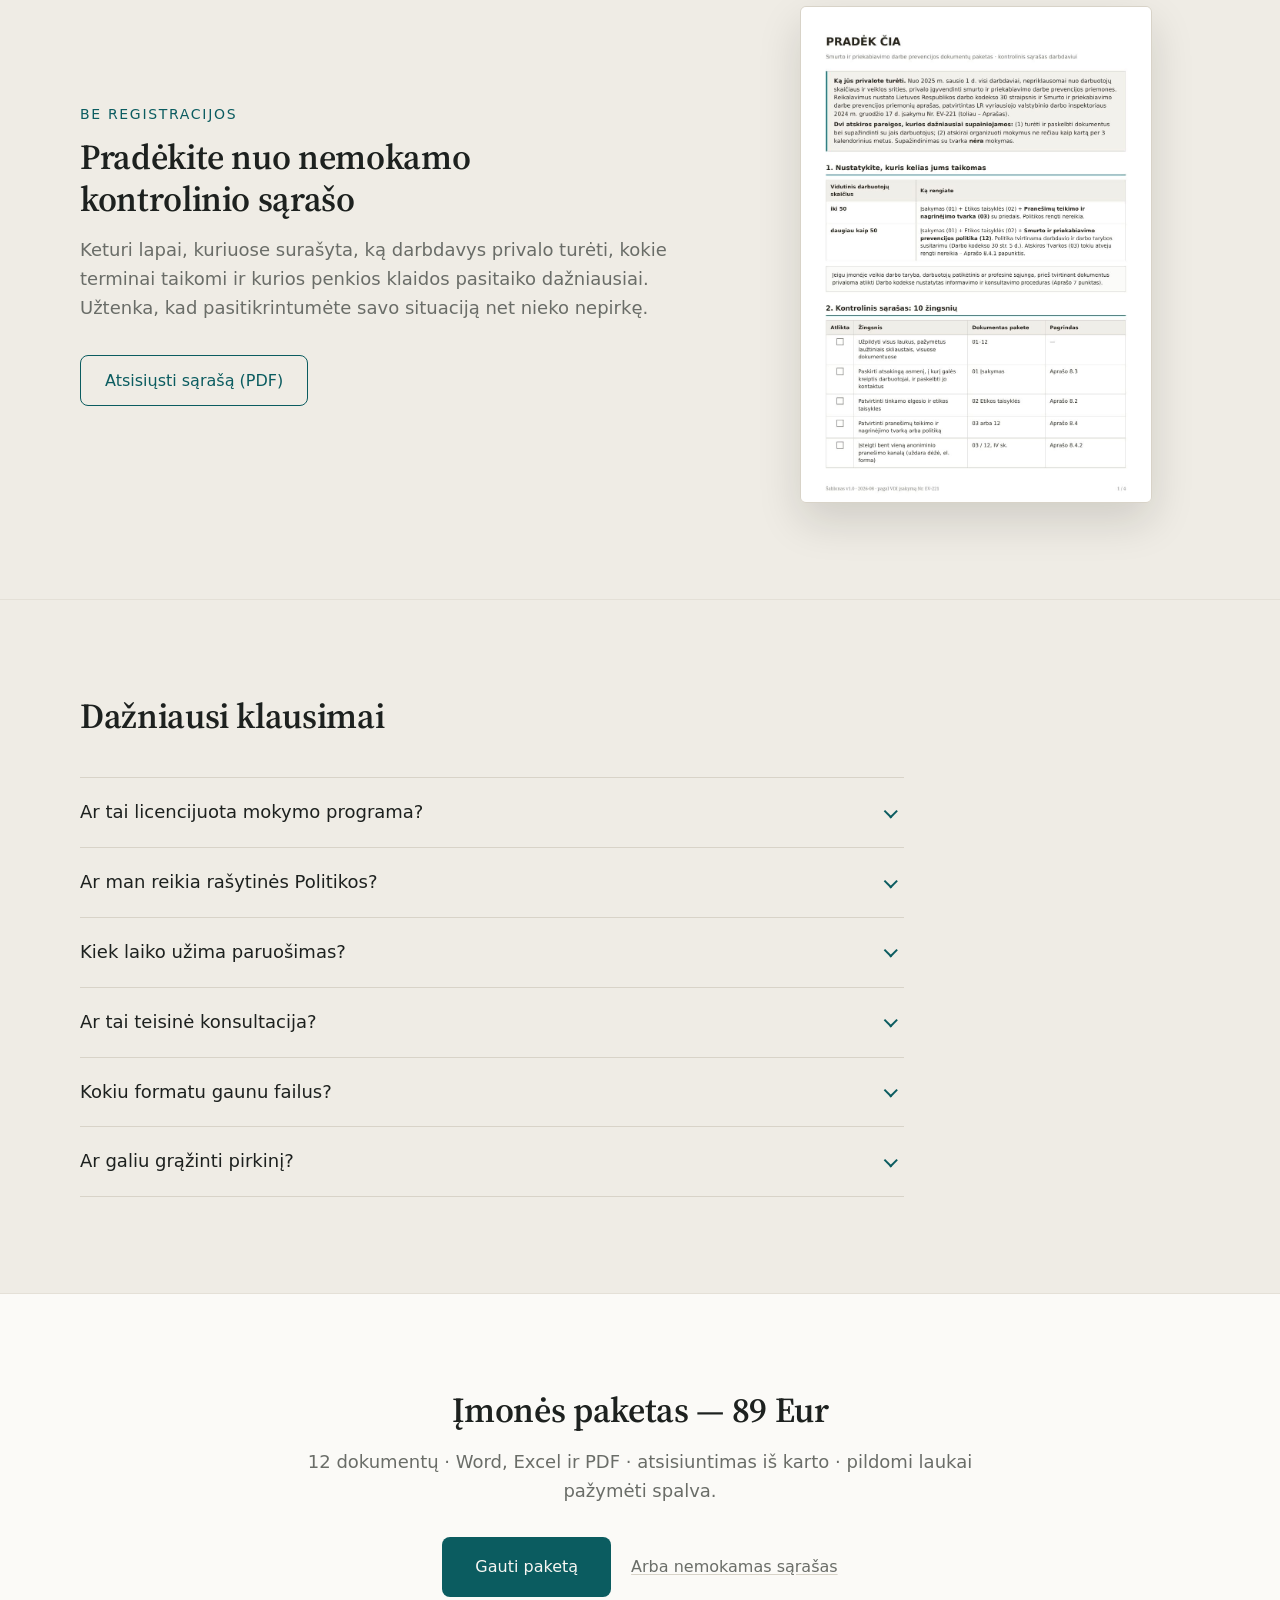
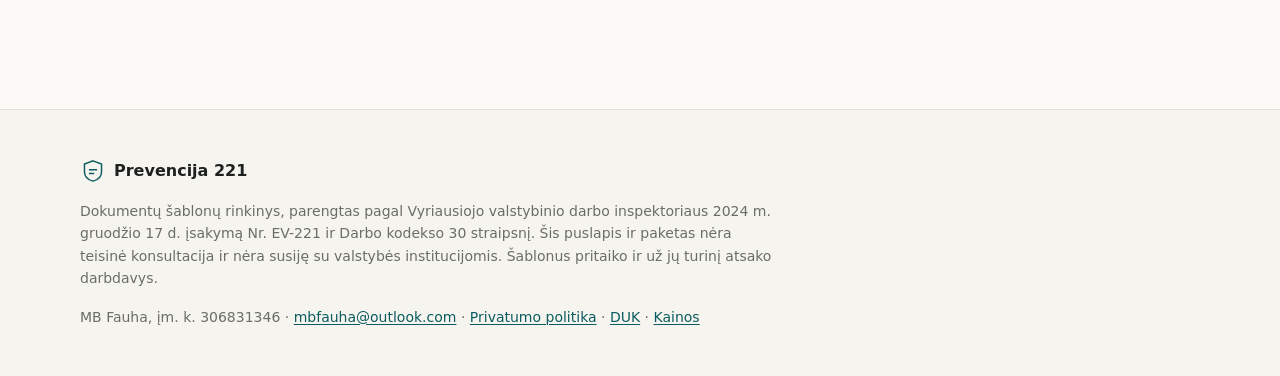
==== commit 7ed5a438: "Update index.html" ====
--- a/index.html
+++ b/index.html
@@ -291,7 +291,7 @@
       <span>Prevencija 221</span>
     </div>
     <p class="disclaimer">Dokumentų šablonų rinkinys, parengtas pagal Vyriausiojo valstybinio darbo inspektoriaus 2024 m. gruodžio 17 d. įsakymą Nr. EV-221 ir Darbo kodekso 30 straipsnį. Šis puslapis ir paketas nėra teisinė konsultacija ir nėra susiję su valstybės institucijomis. Šablonus pritaiko ir už jų turinį atsako darbdavys.</p>
-    <p class="foot-meta">MB Fauha, įm. k. 306831346 · <a href="mailto:mbfauha@outlook.com">mbfauha@outlook.com</a> · <a href="privatumo-politika.html">Privatumo politika</a> · <a href="#duk">DUK</a> · <a href="#kainos">Kainos</a></p> · <a href="privatumo-politika.html">Privatumo politika</a> · <a href="mailto:mbfauha@outlook.com">Kontaktai</a></p>
+    <p class="foot-meta">MB Fauha, įm. k. 306831346 · <a href="mailto:mbfauha@outlook.com">mbfauha@outlook.com</a> · <a href="privatumo-politika.html">Privatumo politika</a> · <a href="#duk">DUK</a> · <a href="#kainos">Kainos</a></p>
   </div>
 </footer>
 
